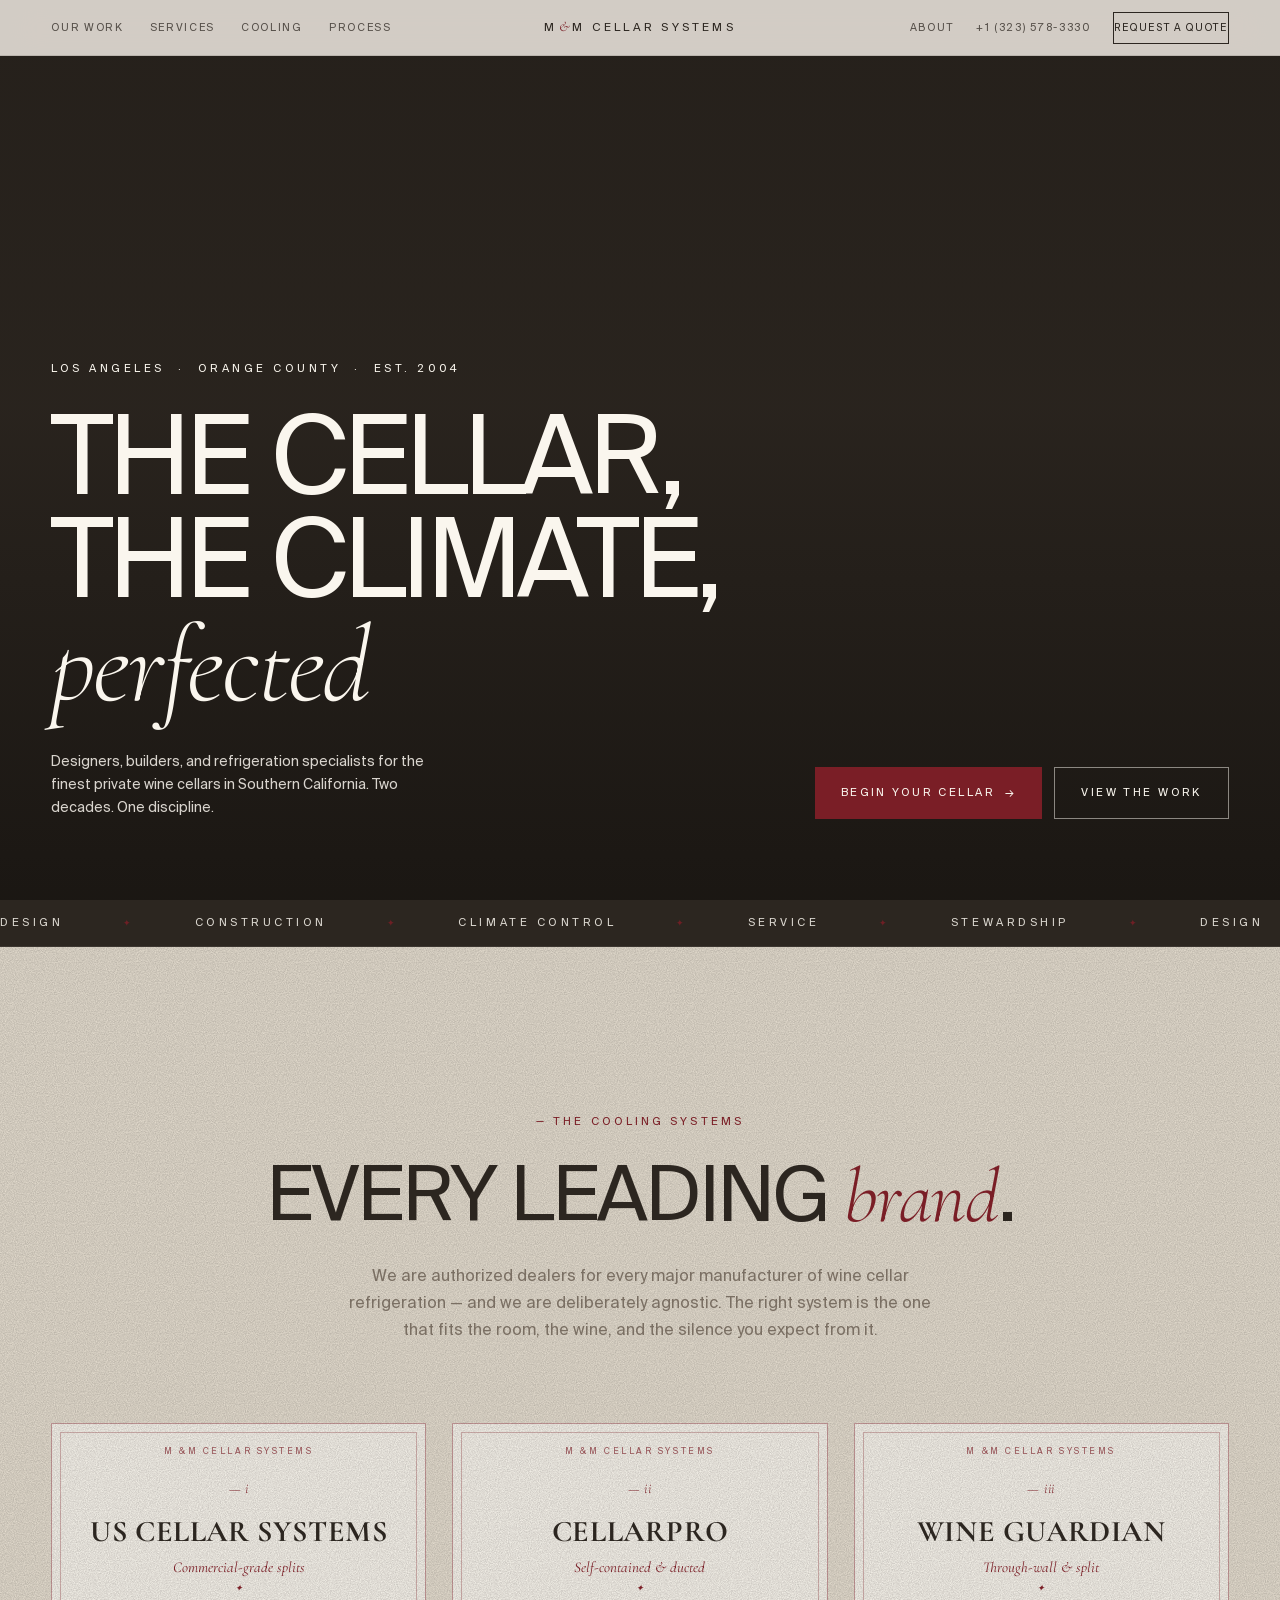
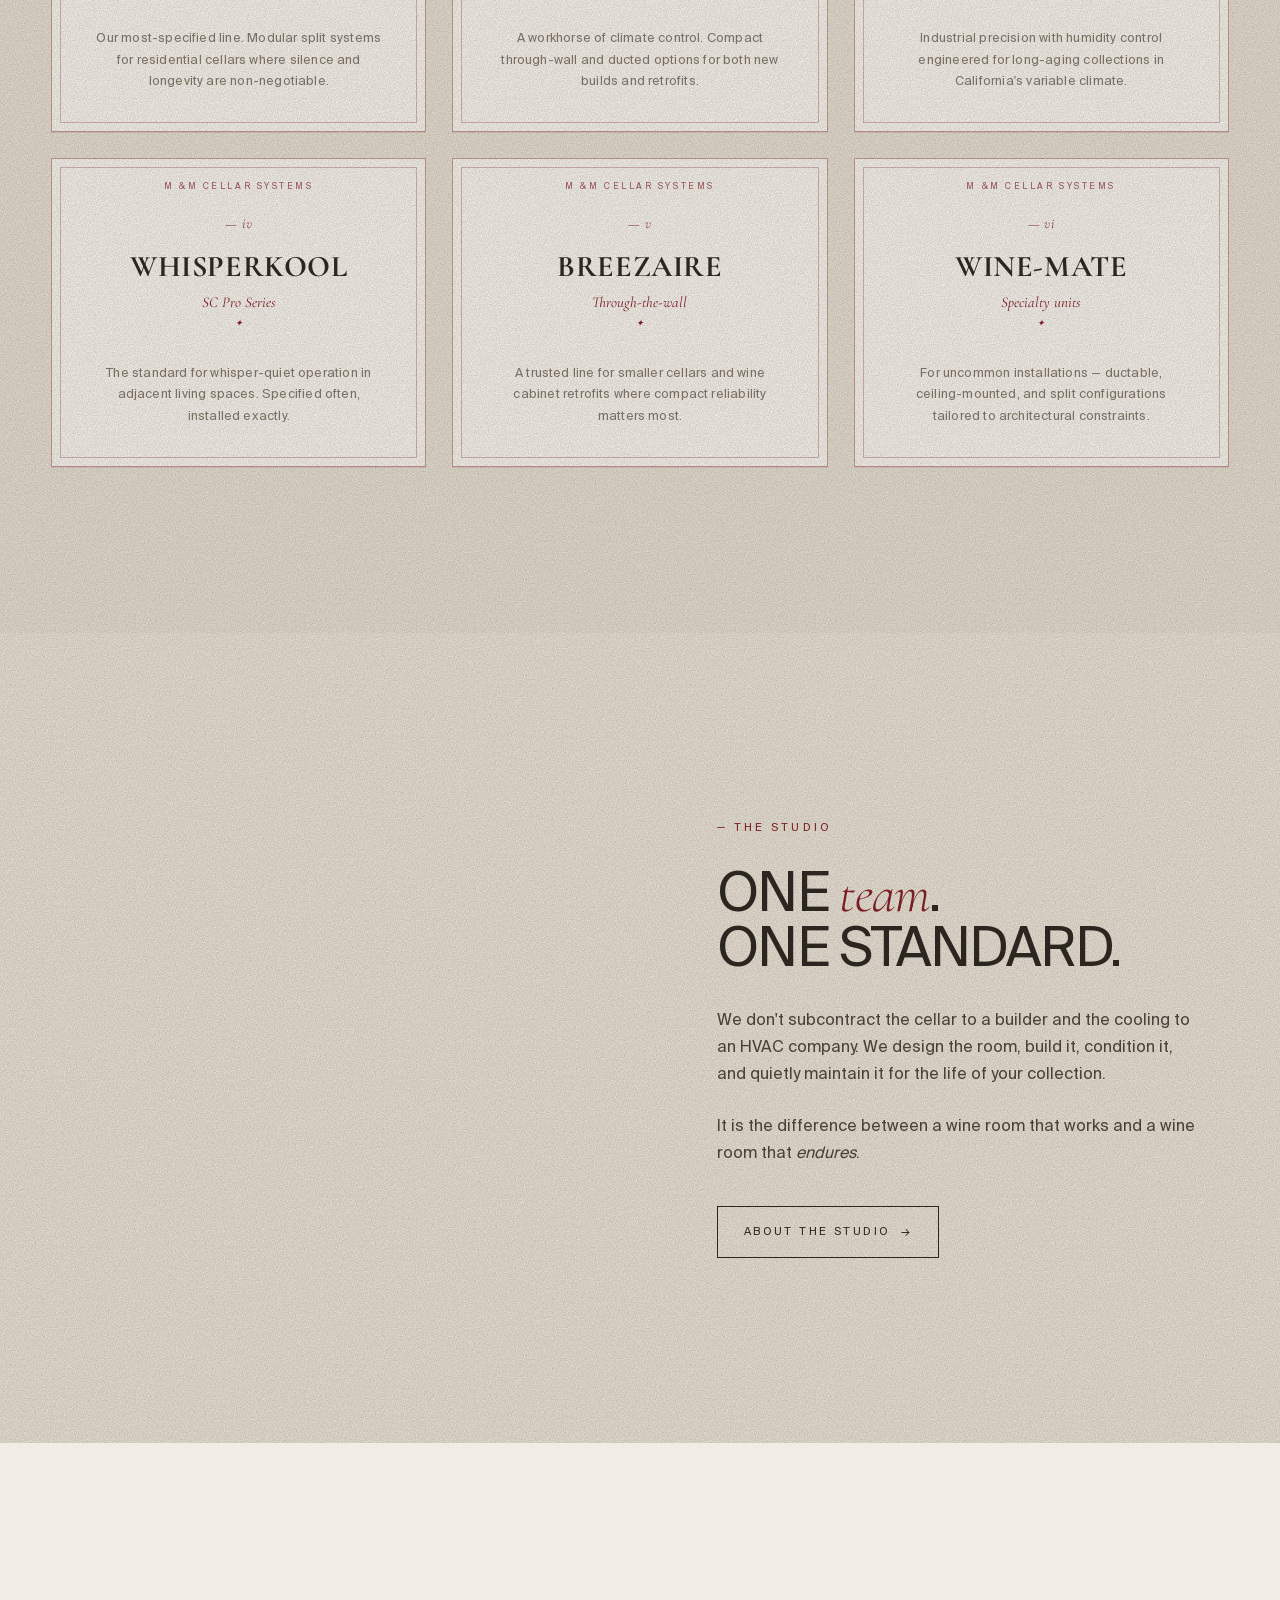
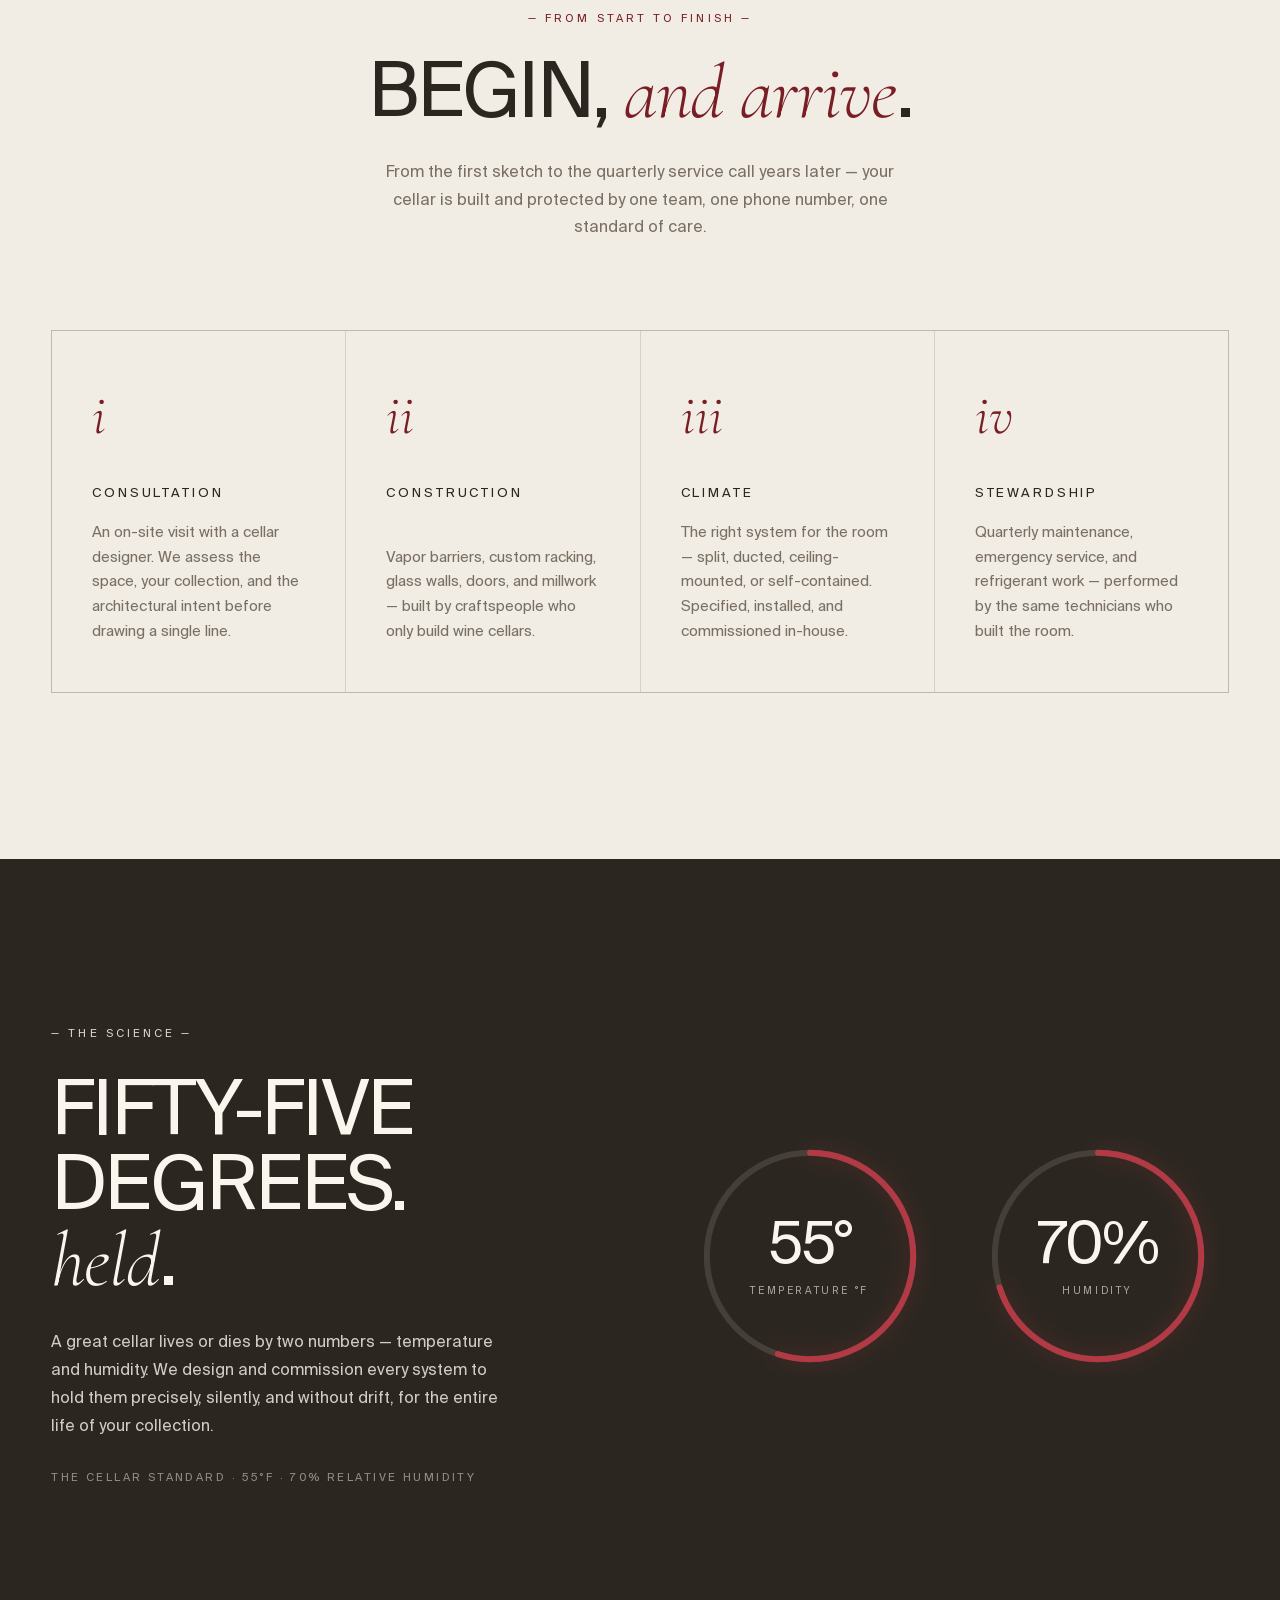
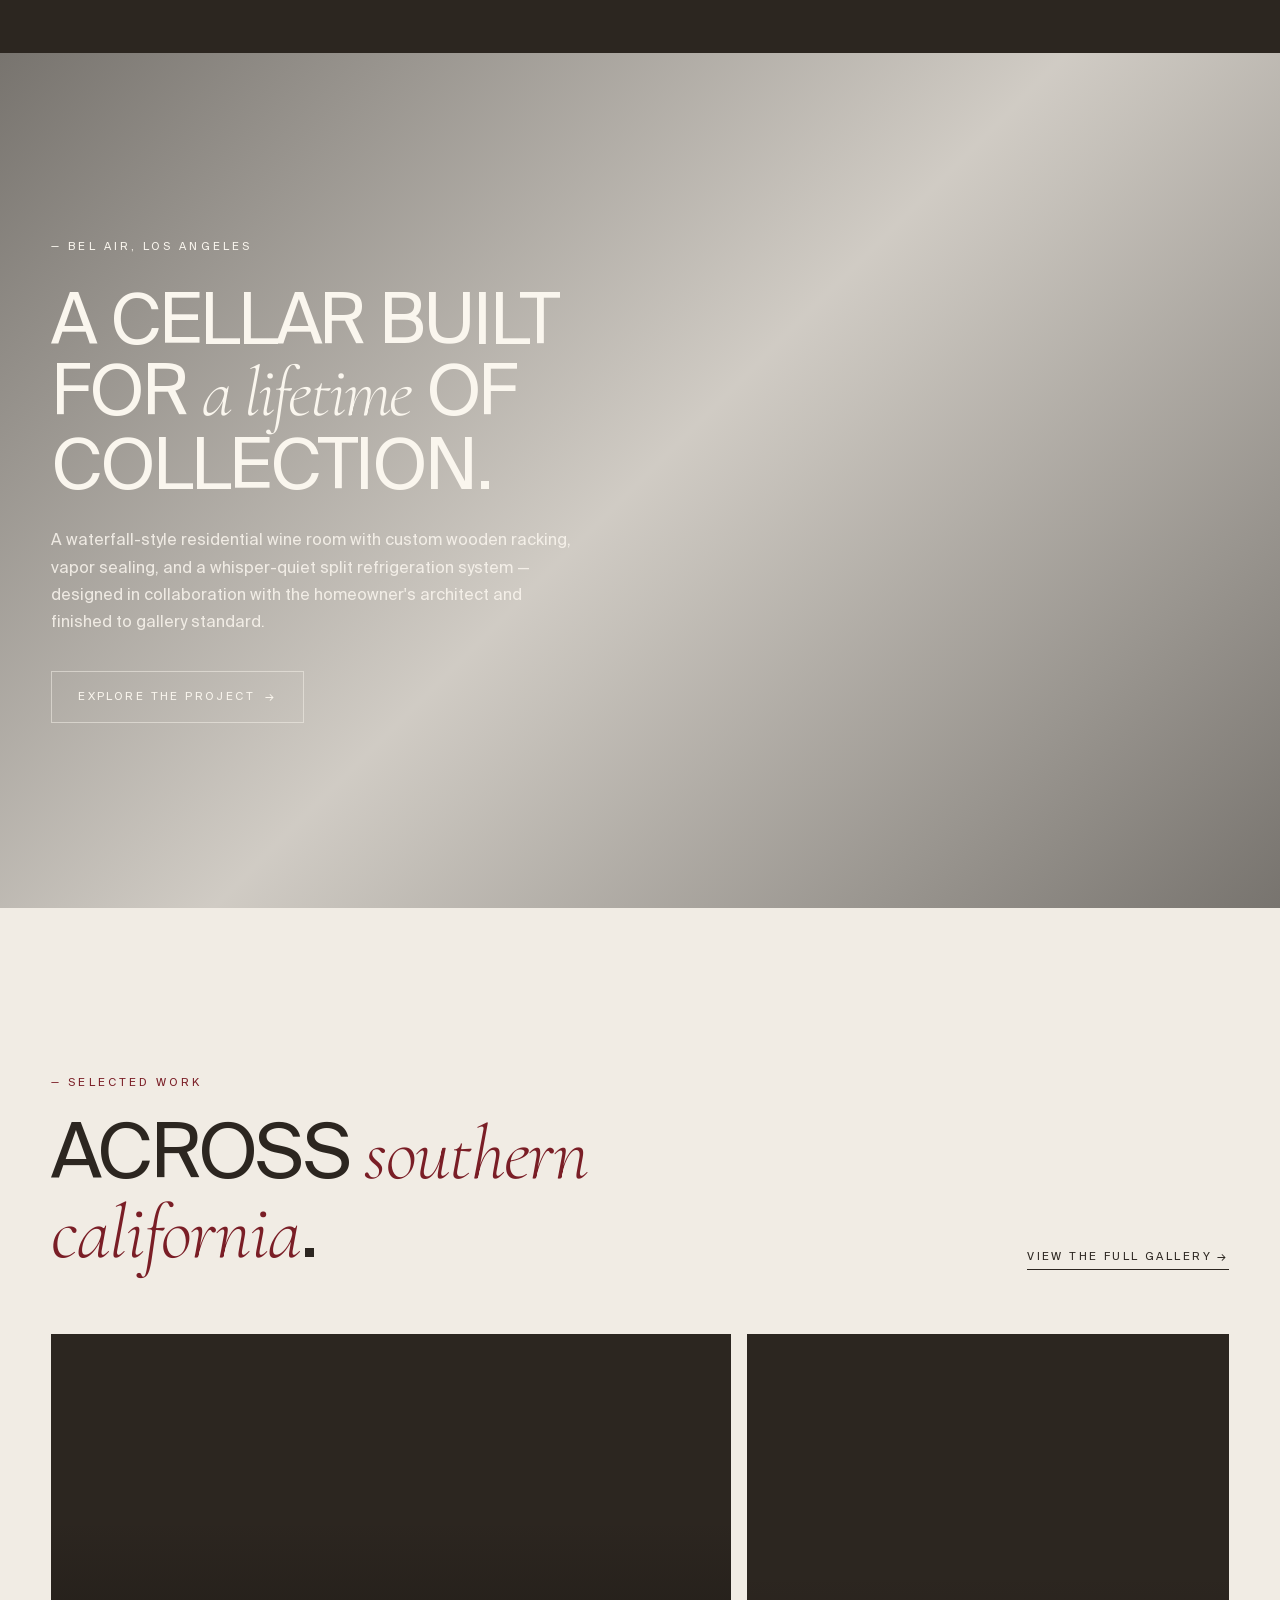
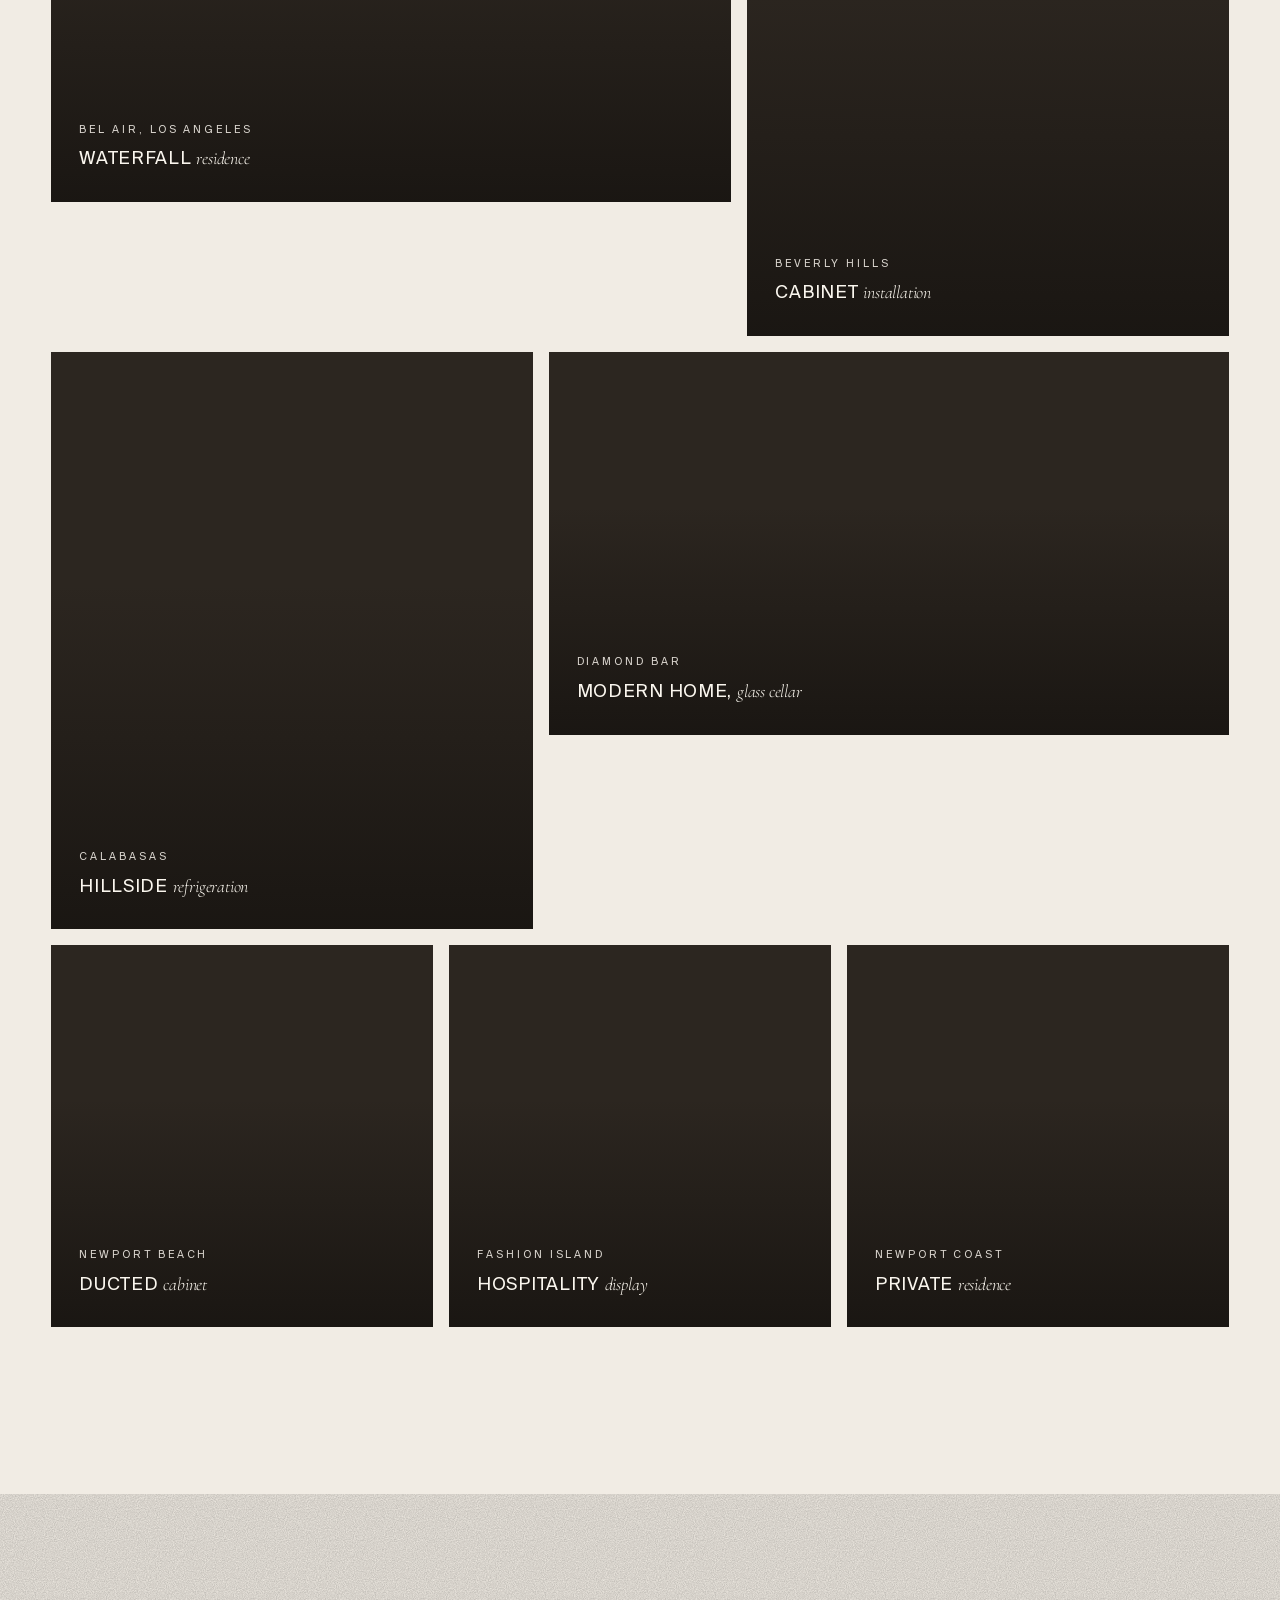
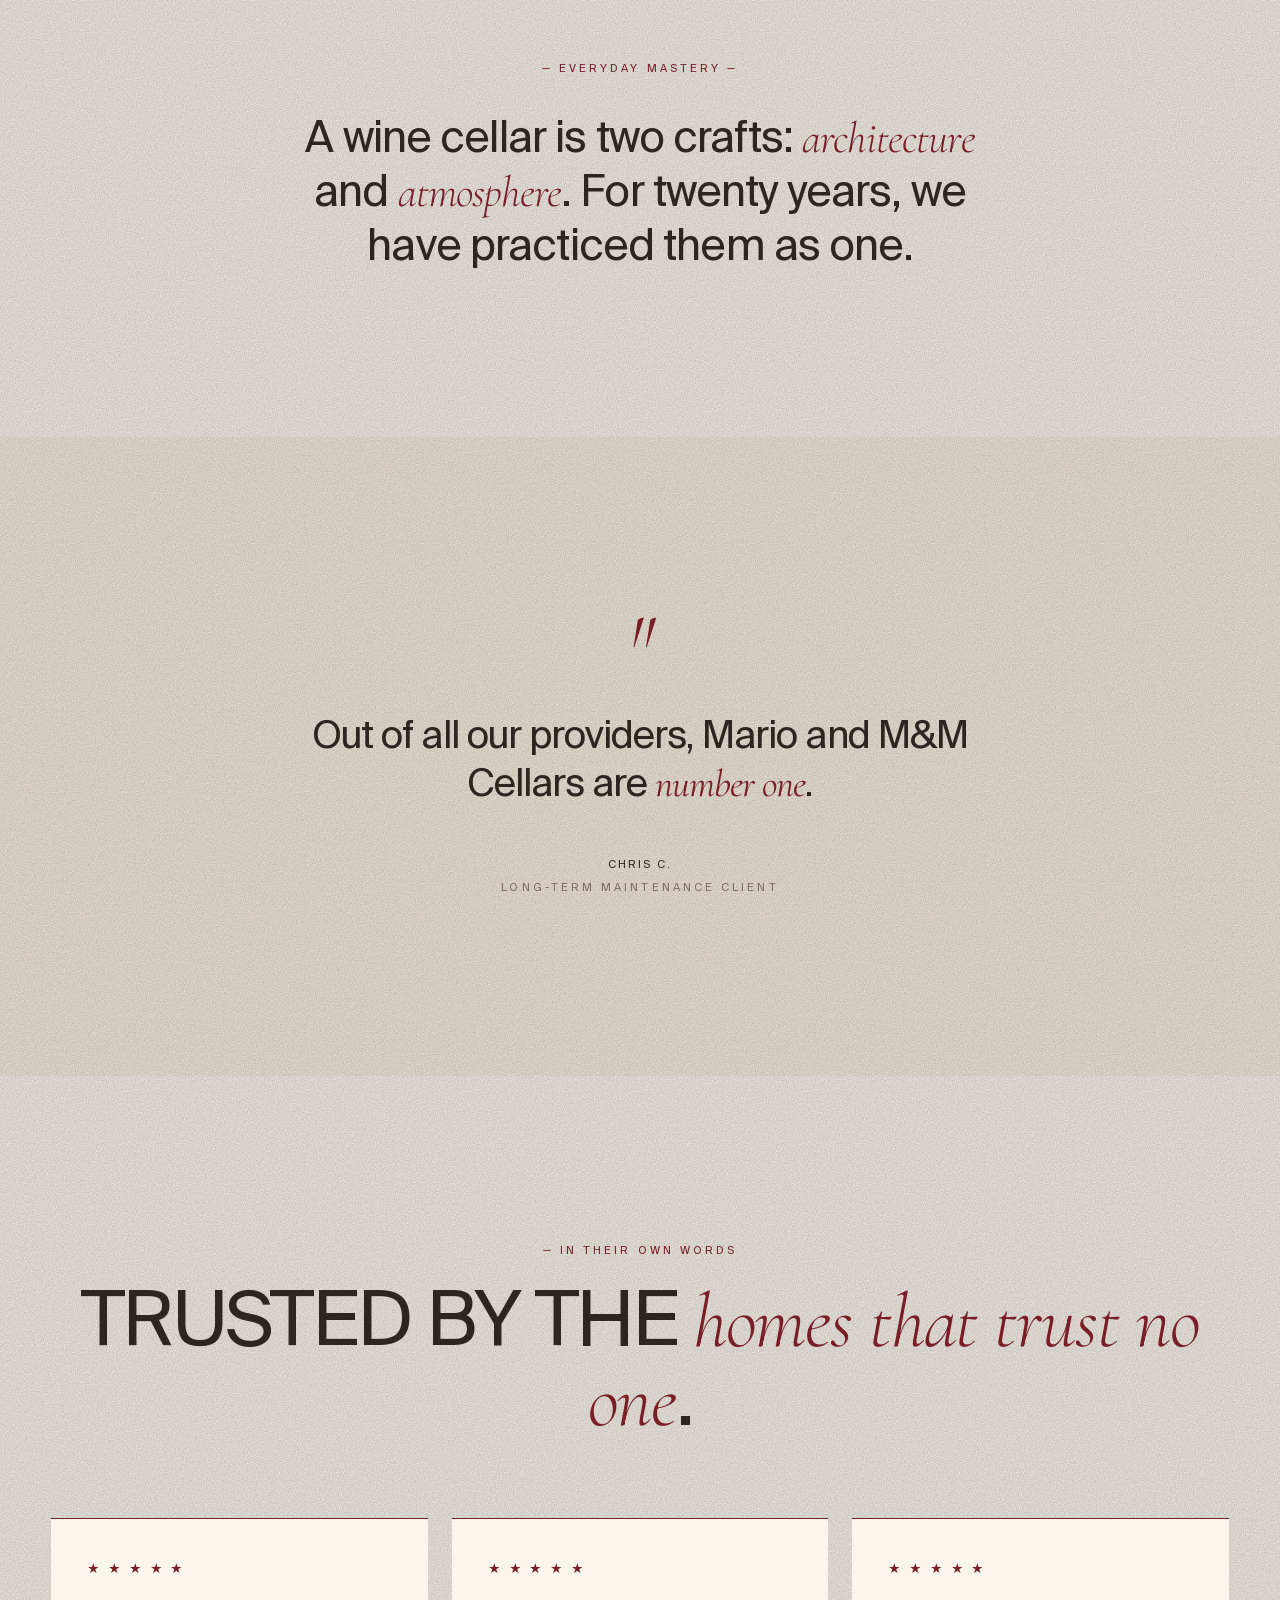
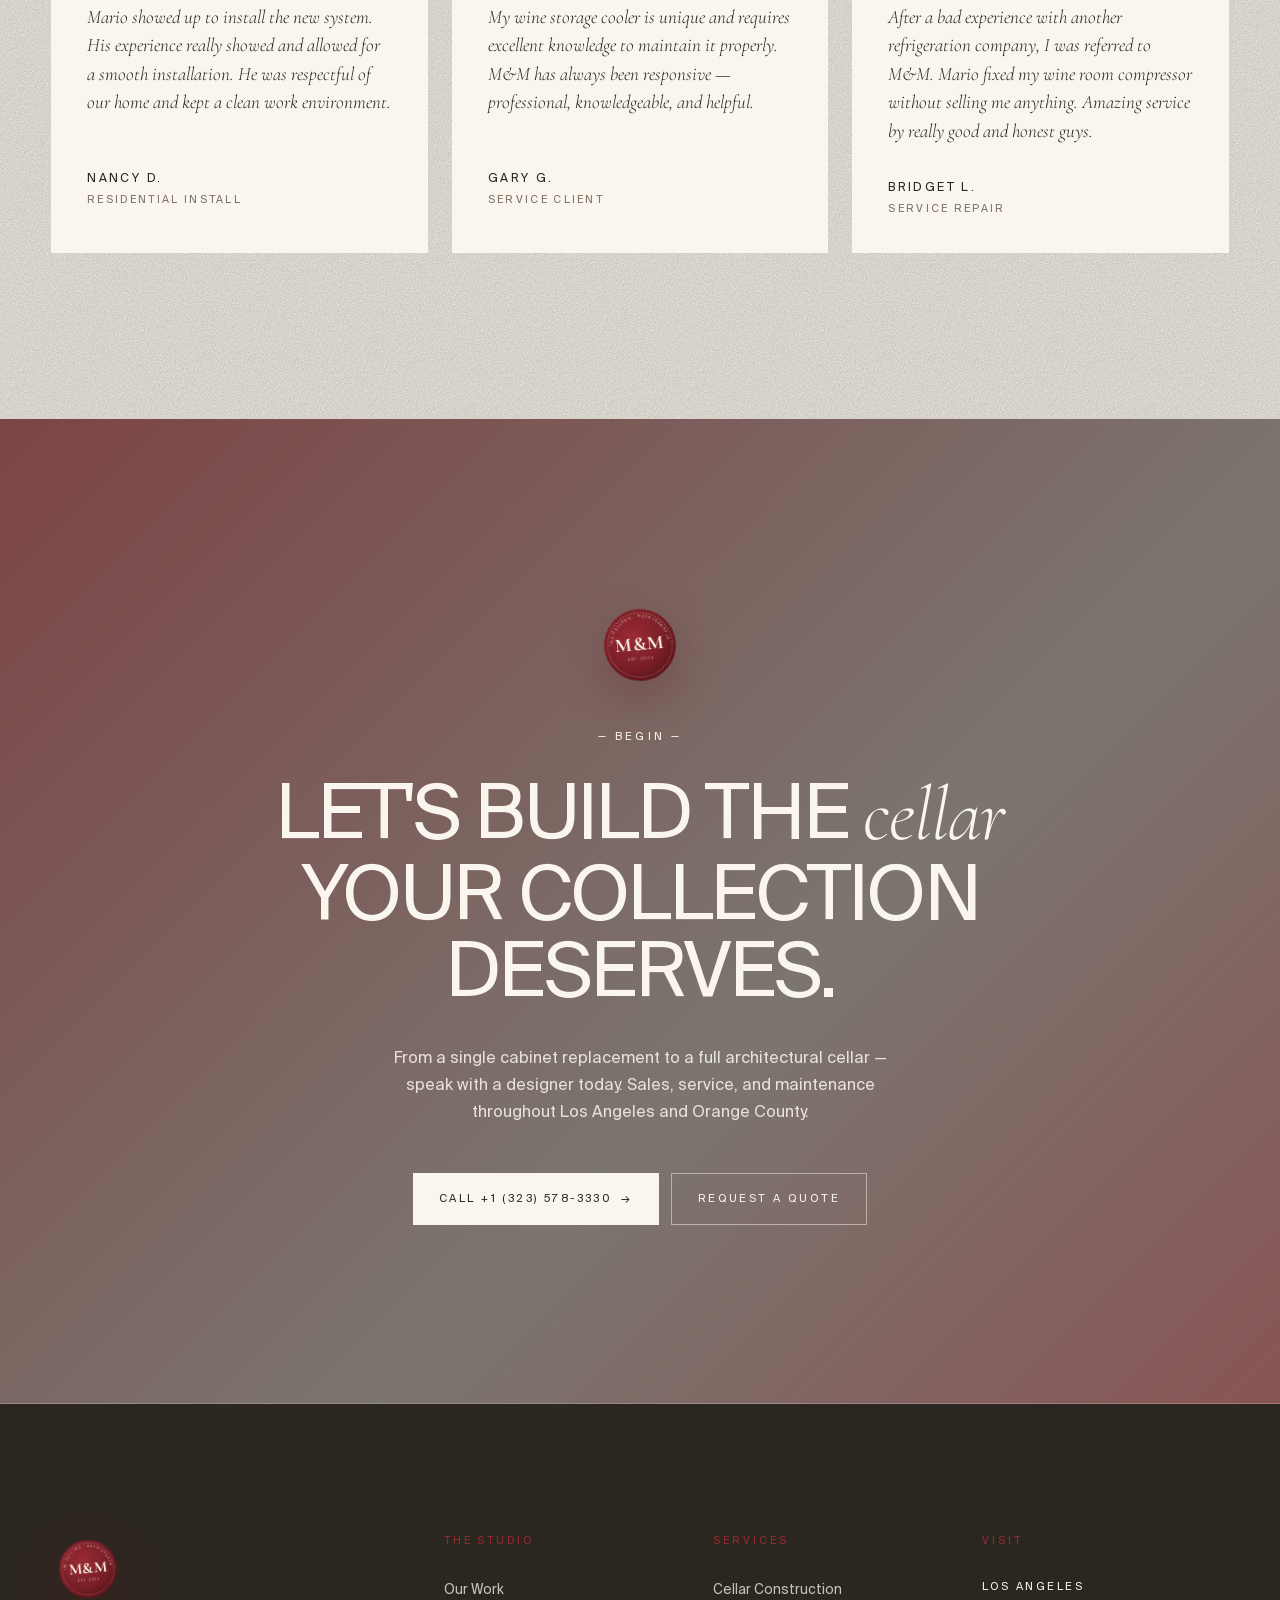
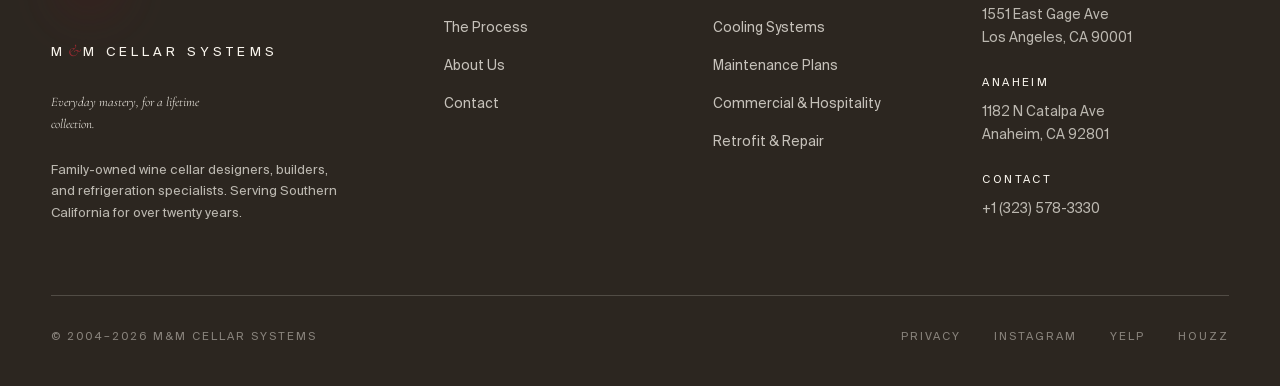
==== index.html @ 90d39ed7 "initial" ====
<!DOCTYPE html>
<html lang="en">

<head>
  <meta charset="UTF-8" />
  <meta name="viewport" content="width=device-width, initial-scale=1.0" />
  <title>M&amp;M Cellar Systems — Wine Cellars & Cooling | Los Angeles</title>
  <meta name="description"
    content="Designed, built, and climate-controlled by a single specialist team. The finest private wine cellars in Southern California." />

  <link rel="preconnect" href="https://fonts.googleapis.com">
  <link rel="preconnect" href="https://fonts.gstatic.com" crossorigin>
  <link
    href="https://fonts.googleapis.com/css2?family=Cormorant+Garamond:ital,wght@0,300;0,400;0,600;0,700;1,300;1,400&family=Inter:wght@300;400;500;600&display=swap"
    rel="stylesheet">

  <link rel="stylesheet" href="assets/site.css">
</head>

<body>

  <nav class="nav">
    <div class="nav__links">
      <a href="work.html">Our Work</a>
      <a href="services.html">Services</a>
      <a href="cooling.html">Cooling</a>
      <a href="process.html">Process</a>
    </div>
    <a href="index.html" class="nav__brand">M<span class="amp">&amp;</span>M Cellar Systems</a>
    <div class="nav__right">
      <a href="about.html">About</a>
      <a href="tel:+13235783330">+1 (323) 578-3330</a>
      <a href="contact.html" class="nav__cta">Request a Quote</a>
      <button class="nav__toggle" aria-label="Menu"><span></span><span></span><span></span></button>
    </div>
  </nav>

  <div class="mobile-menu">
    <a href="work.html">Our Work</a>
    <a href="services.html">Services</a>
    <a href="cooling.html">Cooling</a>
    <a href="process.html">Process</a>
    <a href="about.html">About</a>
    <a href="contact.html"><em>Request a Quote</em></a>
    <div class="mm-foot"><a href="tel:+13235783330">+1 (323) 578-3330</a></div>
  </div>

  <header class="hero">
    <div class="hero__media">
      <video class="hero__video" autoplay muted loop playsinline preload="auto"
        poster="https://images.pexels.com/photos/2664150/pexels-photo-2664150.jpeg?auto=compress&cs=tinysrgb&w=2800">
        <source src="website%20video%20loop.mp4" type="video/mp4">
      </video>
    </div>
    <div class="hero__content">
      <div class="hero__eyebrow">Los Angeles &nbsp;·&nbsp; Orange County &nbsp;·&nbsp; Est. 2004</div>
      <h1 class="hero__title">
        <span class="ln">The cellar,</span>
        <span class="ln">the climate,</span>
        <span class="ln"><em>perfected</em></span>
      </h1>
      <div class="hero__bottom">
        <p class="hero__sub">Designers, builders, and refrigeration specialists for the finest private wine cellars in
          Southern California. Two decades. One discipline.</p>
        <div class="hero__actions">
          <a href="contact.html" class="btn btn--wine">Begin Your Cellar <span class="arrow">→</span></a>
          <a href="work.html" class="btn btn--ghost">View The Work</a>
        </div>
      </div>
    </div>
  </header>

  <div class="ticker">
    <div class="ticker__track">
      <span>Design</span><span>Construction</span><span>Climate
        Control</span><span>Service</span><span>Stewardship</span>
      <span>Design</span><span>Construction</span><span>Climate
        Control</span><span>Service</span><span>Stewardship</span>
      <span>Design</span><span>Construction</span><span>Climate
        Control</span><span>Service</span><span>Stewardship</span>
    </div>
  </div>

  <section class="cooling textured" id="cooling">
    <div class="wrap">
      <div class="cooling__head reveal">
        <span class="label">— The Cooling Systems</span>
        <h2 class="display wipe" style="margin-top:24px;">Every leading <em>brand</em>.</h2>
        <p>We are authorized dealers for every major manufacturer of wine cellar refrigeration — and we are deliberately
          agnostic. The right system is the one that fits the room, the wine, and the silence you expect from it.</p>
      </div>
      <div class="cooling__grid">
        <div class="brand reveal">
          <div class="brand__num">— i</div>
          <h3 class="brand__name">US Cellar Systems</h3>
          <p class="brand__series">Commercial-grade splits</p>
          <p class="brand__desc">Our most-specified line. Modular split systems for residential cellars where silence
            and longevity are non-negotiable.</p>
        </div>
        <div class="brand reveal">
          <div class="brand__num">— ii</div>
          <h3 class="brand__name">CellarPro</h3>
          <p class="brand__series">Self-contained & ducted</p>
          <p class="brand__desc">A workhorse of climate control. Compact through-wall and ducted options for both new
            builds and retrofits.</p>
        </div>
        <div class="brand reveal">
          <div class="brand__num">— iii</div>
          <h3 class="brand__name">Wine Guardian</h3>
          <p class="brand__series">Through-wall & split</p>
          <p class="brand__desc">Industrial precision with humidity control engineered for long-aging collections in
            California's variable climate.</p>
        </div>
        <div class="brand reveal">
          <div class="brand__num">— iv</div>
          <h3 class="brand__name">WhisperKOOL</h3>
          <p class="brand__series">SC Pro Series</p>
          <p class="brand__desc">The standard for whisper-quiet operation in adjacent living spaces. Specified often,
            installed exactly.</p>
        </div>
        <div class="brand reveal">
          <div class="brand__num">— v</div>
          <h3 class="brand__name">Breezaire</h3>
          <p class="brand__series">Through-the-wall</p>
          <p class="brand__desc">A trusted line for smaller cellars and wine cabinet retrofits where compact reliability
            matters most.</p>
        </div>
        <div class="brand reveal">
          <div class="brand__num">— vi</div>
          <h3 class="brand__name">Wine-Mate</h3>
          <p class="brand__series">Specialty units</p>
          <p class="brand__desc">For uncommon installations — ductable, ceiling-mounted, and split configurations
            tailored to architectural constraints.</p>
        </div>
      </div>
    </div>
  </section>

  <section class="editorial textured">
    <div class="editorial__inner">
      <div class="editorial__image reveal" data-parallax
        style="background-image:url('https://images.pexels.com/photos/9397571/pexels-photo-9397571.jpeg?auto=compress&cs=tinysrgb&w=1800')">
      </div>
      <div class="editorial__copy reveal">
        <span class="label">— The Studio</span>
        <h2>One <em>team</em>.<br>One standard.</h2>
        <p>We don't subcontract the cellar to a builder and the cooling to an HVAC company. We design the room, build
          it, condition it, and quietly maintain it for the life of your collection.</p>
        <p>It is the difference between a wine room that works and a wine room that <em>endures</em>.</p>
        <a href="about.html" class="btn btn--outline">About The Studio <span class="arrow">→</span></a>
      </div>
    </div>
  </section>

  <section class="process" id="process">
    <div class="wrap">
      <div class="process__head reveal">
        <span class="label">— From Start to Finish —</span>
        <h2 class="display wipe" style="margin-top:24px;">Begin, <em>and arrive</em>.</h2>
        <p>From the first sketch to the quarterly service call years later — your cellar is built and protected by one
          team, one phone number, one standard of care.</p>
      </div>
      <div class="process__grid">
        <div class="step reveal">
          <div class="step__num">i</div>
          <h3 class="step__title">Consultation</h3>
          <p class="step__desc">An on-site visit with a cellar designer. We assess the space, your collection, and the
            architectural intent before drawing a single line.</p>
        </div>
        <div class="step reveal">
          <div class="step__num">ii</div>
          <h3 class="step__title">Construction</h3>
          <p class="step__desc">Vapor barriers, custom racking, glass walls, doors, and millwork — built by craftspeople
            who only build wine cellars.</p>
        </div>
        <div class="step reveal">
          <div class="step__num">iii</div>
          <h3 class="step__title">Climate</h3>
          <p class="step__desc">The right system for the room — split, ducted, ceiling-mounted, or self-contained.
            Specified, installed, and commissioned in-house.</p>
        </div>
        <div class="step reveal">
          <div class="step__num">iv</div>
          <h3 class="step__title">Stewardship</h3>
          <p class="step__desc">Quarterly maintenance, emergency service, and refrigerant work — performed by the same
            technicians who built the room.</p>
        </div>
      </div>
    </div>
  </section>

  <section class="climate">
    <div class="wrap">
      <div class="climate__inner">
        <div class="climate__copy reveal">
          <span class="label">— The Science —</span>
          <h2 class="display wipe">Fifty-five degrees.<br><em>held</em>.</h2>
          <p>A great cellar lives or dies by two numbers — temperature and humidity. We design and commission every
            system to hold them precisely, silently, and without drift, for the entire life of your collection.</p>
          <div class="climate__note">The cellar standard · 55°F · 70% relative humidity</div>
        </div>
        <div class="climate__gauges">
          <div class="gauge reveal" data-value="55" data-suffix="°" data-arc="0.55">
            <svg viewBox="0 0 200 200" aria-hidden="true">
              <circle class="gauge__track" cx="100" cy="100" r="86"></circle>
              <circle class="gauge__arc" cx="100" cy="100" r="86"></circle>
            </svg>
            <div class="gauge__center"><b class="gauge__num">0°</b><span>Temperature °F</span></div>
          </div>
          <div class="gauge reveal" data-value="70" data-suffix="%" data-arc="0.70">
            <svg viewBox="0 0 200 200" aria-hidden="true">
              <circle class="gauge__track" cx="100" cy="100" r="86"></circle>
              <circle class="gauge__arc" cx="100" cy="100" r="86"></circle>
            </svg>
            <div class="gauge__center"><b class="gauge__num">0%</b><span>Humidity</span></div>
          </div>
        </div>
      </div>
    </div>
  </section>

  <section class="feature reveal">
    <div class="feature__media" data-parallax
      style="background-image:url('https://images.pexels.com/photos/5690802/pexels-photo-5690802.jpeg?auto=compress&cs=tinysrgb&w=2400')">
    </div>
    <div class="feature__shade"></div>
    <div class="feature__content">
      <div class="feature__box">
        <span class="label">— Bel Air, Los Angeles</span>
        <h2>A cellar built for <em>a lifetime</em> of collection.</h2>
        <p>A waterfall-style residential wine room with custom wooden racking, vapor sealing, and a whisper-quiet split
          refrigeration system — designed in collaboration with the homeowner's architect and finished to gallery
          standard.</p>
        <a href="work.html" class="btn btn--ghost">Explore The Project <span class="arrow">→</span></a>
      </div>
    </div>
  </section>

  <section class="wrap" id="work">
    <div class="work__head reveal">
      <div>
        <span class="label">— Selected Work</span>
        <h2 class="display wipe" style="margin-top:20px;">Across <em>southern california</em>.</h2>
      </div>
      <a href="work.html">View The Full Gallery →</a>
    </div>
    <div class="work__grid">
      <article class="proj p1 reveal">
        <div class="proj__img"
          style="background-image:url('https://images.pexels.com/photos/9397571/pexels-photo-9397571.jpeg?auto=compress&cs=tinysrgb&w=2000')">
        </div>
        <div class="proj__shade"></div>
        <div class="proj__body">
          <div class="proj__loc">Bel Air, Los Angeles</div>
          <h3 class="proj__title">Waterfall <em>residence</em></h3>
        </div>
      </article>
      <article class="proj p2 reveal">
        <div class="proj__img"
          style="background-image:url('https://images.pexels.com/photos/2664150/pexels-photo-2664150.jpeg?auto=compress&cs=tinysrgb&w=1200')">
        </div>
        <div class="proj__shade"></div>
        <div class="proj__body">
          <div class="proj__loc">Beverly Hills</div>
          <h3 class="proj__title">Cabinet <em>installation</em></h3>
        </div>
      </article>
      <article class="proj p3 reveal">
        <div class="proj__img"
          style="background-image:url('https://images.pexels.com/photos/5690802/pexels-photo-5690802.jpeg?auto=compress&cs=tinysrgb&w=1200')">
        </div>
        <div class="proj__shade"></div>
        <div class="proj__body">
          <div class="proj__loc">Calabasas</div>
          <h3 class="proj__title">Hillside <em>refrigeration</em></h3>
        </div>
      </article>
      <article class="proj p4 reveal">
        <div class="proj__img"
          style="background-image:url('https://images.pexels.com/photos/774455/pexels-photo-774455.jpeg?auto=compress&cs=tinysrgb&w=2000')">
        </div>
        <div class="proj__shade"></div>
        <div class="proj__body">
          <div class="proj__loc">Diamond Bar</div>
          <h3 class="proj__title">Modern home, <em>glass cellar</em></h3>
        </div>
      </article>
      <article class="proj p5 reveal">
        <div class="proj__img"
          style="background-image:url('https://images.pexels.com/photos/15273128/pexels-photo-15273128.jpeg?auto=compress&cs=tinysrgb&w=1000')">
        </div>
        <div class="proj__shade"></div>
        <div class="proj__body">
          <div class="proj__loc">Newport Beach</div>
          <h3 class="proj__title">Ducted <em>cabinet</em></h3>
        </div>
      </article>
      <article class="proj p6 reveal">
        <div class="proj__img"
          style="background-image:url('https://images.pexels.com/photos/17765439/pexels-photo-17765439.jpeg?auto=compress&cs=tinysrgb&w=1000')">
        </div>
        <div class="proj__shade"></div>
        <div class="proj__body">
          <div class="proj__loc">Fashion Island</div>
          <h3 class="proj__title">Hospitality <em>display</em></h3>
        </div>
      </article>
      <article class="proj p7 reveal">
        <div class="proj__img"
          style="background-image:url('https://images.pexels.com/photos/1283219/pexels-photo-1283219.jpeg?auto=compress&cs=tinysrgb&w=1000')">
        </div>
        <div class="proj__shade"></div>
        <div class="proj__body">
          <div class="proj__loc">Newport Coast</div>
          <h3 class="proj__title">Private <em>residence</em></h3>
        </div>
      </article>
    </div>
  </section>

  <section class="intro textured">
    <div class="wrap reveal">
      <span class="label">— Everyday Mastery —</span>
      <h2 class="intro__title">A wine cellar is two crafts: <em>architecture</em> and <em>atmosphere</em>. For twenty
        years, we have practiced them as one.</h2>
    </div>
  </section>

  <section class="quote-feature textured">
    <div class="quote-feature__inner reveal">
      <div class="quote-feature__mark">"</div>
      <p class="quote-feature__body">Out of all our providers, Mario and M&amp;M Cellars are <em>number one</em>.</p>
      <div class="quote-feature__attribution">
        <b>Chris C.</b>
        Long-Term Maintenance Client
      </div>
    </div>
  </section>

  <section class="reviews textured">
    <div class="wrap">
      <div class="reviews__head reveal">
        <span class="label">— In Their Own Words</span>
        <h2 class="display wipe" style="margin-top:20px;">Trusted by the <em>homes that trust no one</em>.</h2>
      </div>
      <div class="reviews__grid">
        <article class="review reveal">
          <div class="review__stars">★ ★ ★ ★ ★</div>
          <p class="review__body">Mario showed up to install the new system. His experience really showed and allowed
            for a smooth installation. He was respectful of our home and kept a clean work environment.</p>
          <div class="review__name">Nancy D.</div>
          <div class="review__meta">Residential Install</div>
        </article>
        <article class="review reveal">
          <div class="review__stars">★ ★ ★ ★ ★</div>
          <p class="review__body">My wine storage cooler is unique and requires excellent knowledge to maintain it
            properly. M&amp;M has always been responsive — professional, knowledgeable, and helpful.</p>
          <div class="review__name">Gary G.</div>
          <div class="review__meta">Service Client</div>
        </article>
        <article class="review reveal">
          <div class="review__stars">★ ★ ★ ★ ★</div>
          <p class="review__body">After a bad experience with another refrigeration company, I was referred to M&amp;M.
            Mario fixed my wine room compressor without selling me anything. Amazing service by really good and honest
            guys.</p>
          <div class="review__name">Bridget L.</div>
          <div class="review__meta">Service Repair</div>
        </article>
      </div>
    </div>
  </section>

  <section class="cta" id="contact">
    <div class="cta__media"></div>
    <div class="cta__inner reveal">
      <span class="seal-slot cta-seal" data-seal></span>
      <span class="label">— Begin —</span>
      <h2 class="cta__title">Let's build the <em>cellar</em> your collection deserves.</h2>
      <p class="cta__sub">From a single cabinet replacement to a full architectural cellar — speak with a designer
        today. Sales, service, and maintenance throughout Los Angeles and Orange County.</p>
      <div class="cta__actions">
        <a href="tel:+13235783330" class="btn btn--primary">Call +1 (323) 578-3330 <span class="arrow">→</span></a>
        <a href="contact.html" class="btn btn--ghost">Request a Quote</a>
      </div>
    </div>
  </section>

  <footer>
    <div class="foot__top">
      <div class="foot__brand">
        <span class="seal-slot foot-seal" data-seal></span>
        <h3>M<span class="amp">&amp;</span>M Cellar Systems</h3>
        <p class="foot__tagline">Everyday <em style="font-style:italic;">mastery</em>, for a lifetime collection.</p>
        <p>Family-owned wine cellar designers, builders, and refrigeration specialists. Serving Southern California for
          over twenty years.</p>
      </div>
      <div class="foot__col">
        <h5>The Studio</h5>
        <ul>
          <li><a href="work.html">Our Work</a></li>
          <li><a href="process.html">The Process</a></li>
          <li><a href="about.html">About Us</a></li>
          <li><a href="contact.html">Contact</a></li>
        </ul>
      </div>
      <div class="foot__col">
        <h5>Services</h5>
        <ul>
          <li><a href="services.html#construction">Cellar Construction</a></li>
          <li><a href="cooling.html">Cooling Systems</a></li>
          <li><a href="services.html#maintenance">Maintenance Plans</a></li>
          <li><a href="services.html#commercial">Commercial &amp; Hospitality</a></li>
          <li><a href="services.html#retrofit">Retrofit &amp; Repair</a></li>
        </ul>
      </div>
      <div class="foot__col">
        <h5>Visit</h5>
        <address>
          <b>Los Angeles</b>
          1551 East Gage Ave<br>
          Los Angeles, CA 90001
        </address>
        <address style="margin-top:24px;">
          <b>Anaheim</b>
          1182 N Catalpa Ave<br>
          Anaheim, CA 92801
        </address>
        <address style="margin-top:24px;">
          <b>Contact</b>
          +1 (323) 578-3330
        </address>
      </div>
    </div>
    <div class="foot__bottom">
      <div>© 2004–2026 M&amp;M Cellar Systems</div>
      <div>
        <a href="#">Privacy</a>
        <a href="#">Instagram</a>
        <a href="#">Yelp</a>
        <a href="#">Houzz</a>
      </div>
    </div>
  </footer>

  <script src="assets/site.js"></script>

</body>

</html>
---- assets/site.css ----
@font-face { font-family: 'Suisse Intl'; src: url('fonts/SuisseIntl-Light.ttf') format('truetype'); font-weight: 300; font-style: normal; font-display: swap; }
    @font-face { font-family: 'Suisse Intl'; src: url('fonts/SuisseIntl-Regular.ttf') format('truetype'); font-weight: 400; font-style: normal; font-display: swap; }
    @font-face { font-family: 'Suisse Intl'; src: url('fonts/SuisseIntl-Bold.ttf') format('truetype'); font-weight: 700; font-style: normal; font-display: swap; }

    :root {
      --ink: #2c2620;
      --ink-soft: #4a4239;
      --paper: #f1ece4;
      --paper-warm: #ede5d7;
      --cream: #faf6ee;
      --bone: #e8e0d2;
      --accent: #7a1e26;
      /* M&M wine red — deep, saturated burgundy */
      --accent-soft: #9a2a32;
      /* slightly lifted for dark backgrounds */
      --accent-deep: #5c1419;
      /* deepest, for hovers/shadows */
      --rule: rgba(44, 38, 32, 0.14);
      --rule-light: rgba(250, 246, 238, 0.18);
      --muted: #7a6f63;
      --display: "Suisse Intl", "Inter", -apple-system, BlinkMacSystemFont, sans-serif;
      --serif: "Cormorant Garamond", "Times New Roman", serif;
      --max: 1440px;
      --gutter: clamp(24px, 4vw, 64px);
      --ease: cubic-bezier(.2, .7, .2, 1);
    }

    *,
    *::before,
    *::after {
      box-sizing: border-box;
      margin: 0;
      padding: 0;
    }

    html {
      scroll-behavior: smooth;
      -webkit-font-smoothing: antialiased;
    }

    body {
      font-family: var(--display);
      background: var(--paper);
      color: var(--ink);
      font-size: 15px;
      line-height: 1.6;
      font-weight: 400;
      overflow-x: hidden;
    }

    img {
      display: block;
      max-width: 100%;
      height: auto;
    }

    a {
      color: inherit;
      text-decoration: none;
    }

    button {
      font-family: inherit;
      cursor: pointer;
      border: none;
      background: none;
    }

    /* NAV */
    .nav {
      position: fixed;
      top: 0;
      left: 0;
      right: 0;
      z-index: 100;
      height: 56px;
      padding: 0 var(--gutter);
      display: grid;
      grid-template-columns: 1fr auto 1fr;
      align-items: center;
      background: rgba(241, 236, 228, 0.85);
      backdrop-filter: saturate(180%) blur(20px);
      -webkit-backdrop-filter: saturate(180%) blur(20px);
      border-bottom: 1px solid var(--rule);
      transition: background .3s var(--ease);
    }

    .nav__links {
      display: flex;
      align-items: center;
      gap: 26px;
      font-size: 10.5px;
      font-weight: 500;
      letter-spacing: 0.16em;
      text-transform: uppercase;
    }

    .nav__links a {
      opacity: .75;
      transition: opacity .25s var(--ease);
      padding: 6px 0;
    }

    .nav__links a:hover {
      opacity: 1;
    }

    .nav__brand {
      font-family: var(--display);
      font-weight: 500;
      font-size: 11.5px;
      letter-spacing: 0.28em;
      text-transform: uppercase;
      text-align: center;
      white-space: nowrap;
      display: inline-flex;
      align-items: center;
      justify-content: center;
    }

    .nav__brand .amp {
      font-family: var(--serif);
      font-style: italic;
      font-weight: 400;
      letter-spacing: 0;
      text-transform: none;
      font-size: 14px;
      margin: 0 2px;
      color: var(--accent);
    }

    .nav__right {
      display: flex;
      align-items: center;
      justify-content: flex-end;
      gap: 22px;
      font-size: 10.5px;
      font-weight: 500;
      letter-spacing: 0.16em;
      text-transform: uppercase;
    }

    .nav__right>a {
      opacity: .75;
      transition: opacity .25s var(--ease);
      padding: 6px 0;
      line-height: 1;
    }

    .nav__right>a:hover {
      opacity: 1;
    }

    .nav__cta {
      display: inline-flex;
      align-items: center;
      height: 32px;
      padding: 0 14px;
      border: 1px solid var(--ink);
      transition: all .25s var(--ease);
      opacity: 1 !important;
      font-size: 10px;
      line-height: 1;
      color: var(--ink);
    }

    .nav__cta:hover {
      background: var(--accent);
      color: var(--cream);
      border-color: var(--accent);
    }

    @media (max-width: 900px) {
      .nav__links {
        display: none;
      }

      .nav__right>a:not(.nav__cta) {
        display: none;
      }
    }

    /* HERO */
    .hero {
      position: relative;
      height: 100vh;
      min-height: 720px;
      overflow: hidden;
      background: var(--ink);
    }

    .hero__media {
      position: absolute;
      inset: 0;
      overflow: hidden;
      background: var(--ink);
    }

    .hero__video {
      position: absolute;
      inset: 0;
      width: 100%;
      height: 100%;
      object-fit: cover;
      filter: saturate(0.92) contrast(1.02);
    }

    .hero__media::after {
      content: "";
      position: absolute;
      inset: 0;
      background: linear-gradient(180deg, rgba(20, 17, 14, .28) 0%, rgba(20, 17, 14, .12) 45%, rgba(20, 17, 14, .72) 100%);
    }

    @keyframes heroFloat {
      from {
        transform: scale(1.04);
      }

      to {
        transform: scale(1.09);
      }
    }

    .hero__content {
      position: absolute;
      inset: 0;
      display: flex;
      flex-direction: column;
      justify-content: flex-end;
      padding: 0 var(--gutter) clamp(60px, 9vh, 110px);
      color: var(--cream);
      z-index: 2;
    }

    .hero__eyebrow {
      font-size: 11px;
      letter-spacing: 0.32em;
      text-transform: uppercase;
      font-weight: 500;
      color: var(--cream);
      margin-bottom: 24px;
      opacity: 0;
      animation: rise .9s var(--ease) .15s forwards;
    }

    .hero__title {
      font-family: var(--display);
      font-weight: 400;
      font-size: clamp(48px, 8.5vw, 132px);
      line-height: 0.95;
      letter-spacing: -0.04em;
      text-transform: uppercase;
      max-width: 13ch;
      margin-bottom: 32px;
    }

    .hero__title .ln {
      display: block;
      opacity: 0;
      transform: translateY(40px);
      animation: rise 1.2s var(--ease) forwards;
    }

    .hero__title .ln:nth-child(1) {
      animation-delay: .3s;
    }

    .hero__title .ln:nth-child(2) {
      animation-delay: .45s;
    }

    .hero__title .ln:nth-child(3) {
      animation-delay: .6s;
    }

    .hero__title em {
      font-family: var(--serif);
      font-style: italic;
      font-weight: 300;
      text-transform: lowercase;
      letter-spacing: -0.02em;
      color: var(--cream);
    }

    .hero__bottom {
      display: flex;
      justify-content: space-between;
      align-items: flex-end;
      gap: 40px;
      flex-wrap: wrap;
      opacity: 0;
      animation: rise 1s var(--ease) .85s forwards;
    }

    .hero__sub {
      max-width: 38ch;
      font-size: 14px;
      line-height: 1.65;
      color: rgba(250, 246, 238, .85);
    }

    .hero__actions {
      display: flex;
      gap: 12px;
      flex-wrap: wrap;
    }

    .btn {
      display: inline-flex;
      align-items: center;
      gap: 10px;
      padding: 16px 26px;
      font-size: 11px;
      letter-spacing: 0.22em;
      text-transform: uppercase;
      font-weight: 500;
      border-radius: 0;
      transition: all .3s var(--ease);
    }

    .btn--primary {
      background: var(--cream);
      color: var(--ink);
    }

    .btn--primary:hover {
      background: var(--accent);
      color: var(--cream);
    }

    .btn--wine {
      background: var(--accent);
      color: var(--cream);
    }

    .btn--wine:hover {
      background: var(--accent-deep);
      color: var(--cream);
    }

    .btn--ghost {
      border: 1px solid rgba(250, 246, 238, .5);
      color: var(--cream);
    }

    .btn--ghost:hover {
      background: var(--cream);
      color: var(--ink);
      border-color: var(--cream);
    }

    .btn--outline {
      border: 1px solid var(--ink);
      color: var(--ink);
    }

    .btn--outline:hover {
      background: var(--accent);
      color: var(--cream);
      border-color: var(--accent);
    }

    .btn .arrow {
      transition: transform .3s var(--ease);
    }

    .btn:hover .arrow {
      transform: translateX(4px);
    }

    @keyframes rise {
      to {
        opacity: 1;
        transform: translateY(0);
      }
    }

    /* TICKER */
    .ticker {
      background: var(--ink);
      color: var(--cream);
      padding: 14px 0;
      overflow: hidden;
      border-bottom: 1px solid rgba(250, 246, 238, .08);
    }

    .ticker__track {
      display: flex;
      gap: 60px;
      white-space: nowrap;
      animation: scroll 40s linear infinite;
      font-size: 11px;
      letter-spacing: 0.32em;
      text-transform: uppercase;
      font-weight: 500;
    }

    .ticker__track span {
      display: flex;
      align-items: center;
      gap: 60px;
      opacity: .85;
    }

    .ticker__track span::after {
      content: "✦";
      color: var(--accent);
      font-size: 9px;
    }

    @keyframes scroll {
      from {
        transform: translateX(0);
      }

      to {
        transform: translateX(-50%);
      }
    }

    /* SECTION SCAFFOLD */
    section {
      position: relative;
    }

    .wrap {
      max-width: var(--max);
      margin: 0 auto;
      padding: clamp(90px, 13vw, 180px) var(--gutter);
    }

    .label {
      font-size: 11px;
      letter-spacing: 0.28em;
      text-transform: uppercase;
      font-weight: 500;
      color: var(--accent);
    }

    .display {
      font-family: var(--display);
      font-weight: 400;
      font-size: clamp(40px, 6vw, 96px);
      line-height: 0.98;
      letter-spacing: -0.035em;
      text-transform: uppercase;
    }

    .display em {
      font-family: var(--serif);
      font-style: italic;
      font-weight: 300;
      text-transform: lowercase;
      letter-spacing: -0.015em;
      color: var(--accent);
    }

    /* INTRO */
    .intro .wrap {
      text-align: center;
      max-width: 1100px;
    }

    .intro .label {
      display: block;
      margin-bottom: 32px;
    }

    .intro__title {
      font-family: var(--display);
      font-weight: 400;
      font-size: clamp(28px, 3.4vw, 52px);
      line-height: 1.2;
      letter-spacing: -0.02em;
      max-width: 26ch;
      margin: 0 auto;
    }

    .intro__title em {
      font-family: var(--serif);
      font-style: italic;
      font-weight: 300;
      color: var(--accent);
    }

    /* EDITORIAL SPLIT */
    .editorial {
      background: var(--paper-warm);
    }

    .editorial__inner {
      max-width: var(--max);
      margin: 0 auto;
      display: grid;
      grid-template-columns: 1fr 1fr;
      min-height: 90vh;
    }

    .editorial__image {
      background-size: cover;
      background-position: center;
      min-height: 600px;
    }

    .editorial__copy {
      padding: clamp(60px, 8vw, 120px) clamp(40px, 6vw, 100px);
      display: flex;
      flex-direction: column;
      justify-content: center;
    }

    .editorial__copy .label {
      margin-bottom: 28px;
    }

    .editorial__copy h2 {
      font-family: var(--display);
      font-weight: 400;
      font-size: clamp(34px, 4.2vw, 64px);
      line-height: 1;
      letter-spacing: -0.03em;
      text-transform: uppercase;
      margin-bottom: 32px;
    }

    .editorial__copy h2 em {
      font-family: var(--serif);
      font-style: italic;
      font-weight: 300;
      text-transform: lowercase;
      letter-spacing: -0.015em;
      color: var(--accent);
    }

    .editorial__copy p {
      font-size: 16px;
      line-height: 1.7;
      color: var(--ink-soft);
      margin-bottom: 24px;
      max-width: 44ch;
    }

    .editorial__copy a {
      align-self: flex-start;
      margin-top: 16px;
    }

    @media (max-width: 900px) {
      .editorial__inner {
        grid-template-columns: 1fr;
      }

      .editorial__image {
        min-height: 460px;
      }
    }

    /* PROCESS */
    .process {
      background: var(--paper);
    }

    .process__head {
      text-align: center;
      max-width: 800px;
      margin: 0 auto 90px;
    }

    .process__head .label {
      display: block;
      margin-bottom: 24px;
    }

    .process__head .display {
      margin-bottom: 28px;
    }

    .process__head p {
      color: var(--muted);
      font-size: 16px;
      line-height: 1.7;
      max-width: 50ch;
      margin: 0 auto;
    }

    .process__grid {
      display: grid;
      grid-template-columns: repeat(4, 1fr);
      gap: 1px;
      background: var(--rule);
      border: 1px solid var(--rule);
    }

    .step {
      background: var(--paper);
      padding: 56px 40px 48px;
      min-height: 340px;
      display: flex;
      flex-direction: column;
      transition: background .4s var(--ease);
    }

    .step:hover {
      background: var(--paper-warm);
    }

    .step__num {
      font-family: var(--serif);
      font-style: italic;
      font-weight: 300;
      font-size: 56px;
      line-height: 1;
      color: var(--accent);
      margin-bottom: 40px;
    }

    .step__title {
      font-family: var(--display);
      font-weight: 400;
      font-size: 13px;
      letter-spacing: 0.22em;
      text-transform: uppercase;
      margin-bottom: 16px;
    }

    .step__desc {
      font-size: 15px;
      line-height: 1.65;
      color: var(--muted);
      margin-top: auto;
    }

    @media (max-width: 900px) {
      .process__grid {
        grid-template-columns: 1fr 1fr;
      }
    }

    @media (max-width: 560px) {
      .process__grid {
        grid-template-columns: 1fr;
      }
    }

    /* FULL-BLEED FEATURE */
    .feature {
      position: relative;
      height: 95vh;
      min-height: 700px;
      overflow: hidden;
      color: var(--cream);
    }

    .feature__media {
      position: absolute;
      inset: 0;
      background-size: cover;
      background-position: center;
      transition: transform 12s var(--ease);
    }

    .feature.in .feature__media {
      transform: scale(1.06);
    }

    .feature__shade {
      position: absolute;
      inset: 0;
      background: linear-gradient(135deg, rgba(20, 17, 14, .55) 0%, rgba(20, 17, 14, .15) 50%, rgba(20, 17, 14, .55) 100%);
    }

    .feature__content {
      position: absolute;
      inset: 0;
      display: flex;
      align-items: center;
      padding: 0 var(--gutter);
      z-index: 2;
    }

    .feature__box {
      max-width: 640px;
    }

    .feature__box .label {
      color: var(--cream);
      margin-bottom: 28px;
      display: block;
    }

    .feature__box h2 {
      font-family: var(--display);
      font-weight: 400;
      font-size: clamp(40px, 5.5vw, 84px);
      line-height: 1;
      letter-spacing: -0.03em;
      text-transform: uppercase;
      margin-bottom: 28px;
    }

    .feature__box h2 em {
      font-family: var(--serif);
      font-style: italic;
      font-weight: 300;
      text-transform: lowercase;
      color: var(--cream);
    }

    .feature__box p {
      font-size: 16px;
      line-height: 1.7;
      color: rgba(250, 246, 238, .85);
      margin-bottom: 36px;
      max-width: 48ch;
    }

    /* WORK GRID */
    .work__head {
      display: flex;
      justify-content: space-between;
      align-items: flex-end;
      gap: 40px;
      flex-wrap: wrap;
      margin-bottom: 64px;
    }

    .work__head .label {
      display: block;
      margin-bottom: 20px;
    }

    .work__head .display {
      max-width: 14ch;
    }

    .work__head a {
      font-size: 11px;
      letter-spacing: 0.22em;
      text-transform: uppercase;
      font-weight: 500;
      border-bottom: 1px solid var(--ink);
      padding-bottom: 4px;
      transition: color .25s var(--ease), border-color .25s var(--ease);
    }

    .work__head a:hover {
      color: var(--accent);
      border-color: var(--accent);
    }

    .work__grid {
      display: grid;
      grid-template-columns: repeat(12, 1fr);
      gap: 16px;
    }

    .proj {
      position: relative;
      overflow: hidden;
      background: var(--ink);
      color: var(--cream);
      cursor: pointer;
    }

    .proj__img {
      position: absolute;
      inset: 0;
      background-size: cover;
      background-position: center;
      transition: transform 1.6s var(--ease);
    }

    .proj:hover .proj__img {
      transform: scale(1.06);
    }

    .proj__shade {
      position: absolute;
      inset: 0;
      background: linear-gradient(180deg, rgba(20, 17, 14, 0) 40%, rgba(20, 17, 14, .75) 100%);
      transition: opacity .4s var(--ease);
    }

    .proj__body {
      position: absolute;
      left: 0;
      right: 0;
      bottom: 0;
      padding: 32px 28px;
      z-index: 2;
    }

    .proj__loc {
      font-size: 10.5px;
      letter-spacing: 0.28em;
      text-transform: uppercase;
      color: rgba(250, 246, 238, .85);
      margin-bottom: 10px;
    }

    .proj__title {
      font-family: var(--display);
      font-weight: 400;
      font-size: clamp(16px, 1.4vw, 22px);
      letter-spacing: 0.04em;
      text-transform: uppercase;
      line-height: 1.2;
    }

    .proj__title em {
      font-family: var(--serif);
      font-style: italic;
      font-weight: 300;
      text-transform: lowercase;
      letter-spacing: -0.01em;
    }

    .p1 {
      grid-column: span 7;
      aspect-ratio: 16/11;
    }

    .p2 {
      grid-column: span 5;
      aspect-ratio: 4/5;
    }

    .p3 {
      grid-column: span 5;
      aspect-ratio: 5/6;
    }

    .p4 {
      grid-column: span 7;
      aspect-ratio: 16/9;
    }

    .p5 {
      grid-column: span 4;
      aspect-ratio: 1/1;
    }

    .p6 {
      grid-column: span 4;
      aspect-ratio: 1/1;
    }

    .p7 {
      grid-column: span 4;
      aspect-ratio: 1/1;
    }

    @media (max-width: 900px) {

      .p1,
      .p2,
      .p3,
      .p4,
      .p5,
      .p6,
      .p7 {
        grid-column: span 12;
        aspect-ratio: 4/3;
      }
    }

    /* COOLING */
    .cooling {
      background: var(--bone);
    }

    .cooling__head {
      text-align: center;
      margin-bottom: 80px;
    }

    .cooling__head .label {
      display: block;
      margin-bottom: 24px;
    }

    .cooling__head .display {
      max-width: 18ch;
      margin: 0 auto 28px;
    }

    .cooling__head p {
      color: var(--muted);
      font-size: 16px;
      line-height: 1.7;
      max-width: 56ch;
      margin: 0 auto;
    }

    .cooling__grid {
      display: grid;
      grid-template-columns: repeat(3, 1fr);
      gap: 24px;
    }

    .brand {
      background: var(--cream);
      padding: 48px 36px 40px;
      text-align: left;
      transition: transform .4s var(--ease), box-shadow .4s var(--ease);
    }

    .brand:hover {
      transform: translateY(-4px);
      box-shadow: 0 30px 60px -40px rgba(44, 38, 32, .25);
    }

    .brand__num {
      font-family: var(--serif);
      font-style: italic;
      font-weight: 300;
      font-size: 14px;
      color: var(--accent);
      margin-bottom: 32px;
      letter-spacing: 0.04em;
    }

    .brand__name {
      font-family: var(--display);
      font-weight: 400;
      font-size: 22px;
      letter-spacing: -0.01em;
      margin-bottom: 8px;
    }

    .brand__series {
      font-family: var(--serif);
      font-style: italic;
      font-size: 15px;
      color: var(--accent);
      margin-bottom: 28px;
    }

    .brand__desc {
      font-size: 14px;
      line-height: 1.65;
      color: var(--muted);
      border-top: 1px solid var(--rule);
      padding-top: 24px;
    }

    @media (max-width: 900px) {
      .cooling__grid {
        grid-template-columns: 1fr 1fr;
      }
    }

    @media (max-width: 600px) {
      .cooling__grid {
        grid-template-columns: 1fr;
      }
    }

    /* QUOTE FEATURE */
    .quote-feature {
      background: var(--paper-warm);
    }

    .quote-feature__inner {
      max-width: 1100px;
      margin: 0 auto;
      padding: clamp(100px, 14vw, 180px) var(--gutter);
      text-align: center;
    }

    .quote-feature__mark {
      font-family: var(--serif);
      font-style: italic;
      font-weight: 300;
      font-size: 88px;
      line-height: 0.7;
      color: var(--accent);
      margin-bottom: 32px;
    }

    .quote-feature__body {
      font-family: var(--display);
      font-weight: 400;
      font-size: clamp(24px, 3vw, 44px);
      line-height: 1.25;
      letter-spacing: -0.025em;
      max-width: 28ch;
      margin: 0 auto 48px;
    }

    .quote-feature__body em {
      font-family: var(--serif);
      font-style: italic;
      color: var(--accent);
    }

    .quote-feature__attribution {
      font-size: 11px;
      letter-spacing: 0.28em;
      text-transform: uppercase;
      font-weight: 500;
      color: var(--muted);
    }

    .quote-feature__attribution b {
      color: var(--ink);
      font-weight: 500;
      display: block;
      margin-bottom: 6px;
      letter-spacing: 0.18em;
    }

    /* REVIEWS */
    .reviews {
      background: var(--paper);
    }

    .reviews__head {
      text-align: center;
      margin-bottom: 80px;
    }

    .reviews__head .label {
      display: block;
      margin-bottom: 20px;
    }

    .reviews__head .display {
      max-width: 22ch;
      margin: 0 auto;
    }

    .reviews__grid {
      display: grid;
      grid-template-columns: repeat(3, 1fr);
      gap: 24px;
    }

    .review {
      background: var(--cream);
      padding: 40px 36px 36px;
      border-top: 1px solid var(--accent);
    }

    .review__stars {
      color: var(--accent);
      font-size: 12px;
      letter-spacing: 0.2em;
      margin-bottom: 24px;
    }

    .review__body {
      font-family: var(--serif);
      font-style: italic;
      font-weight: 300;
      font-size: 19px;
      line-height: 1.5;
      color: var(--ink);
      margin-bottom: 32px;
      min-height: 7em;
    }

    .review__name {
      font-size: 12px;
      font-weight: 500;
      letter-spacing: 0.2em;
      text-transform: uppercase;
      margin-bottom: 4px;
    }

    .review__meta {
      font-size: 10.5px;
      letter-spacing: 0.22em;
      text-transform: uppercase;
      color: var(--muted);
    }

    @media (max-width: 900px) {
      .reviews__grid {
        grid-template-columns: 1fr;
      }
    }

    /* CTA */
    .cta {
      position: relative;
      min-height: 80vh;
      overflow: hidden;
      color: var(--cream);
      display: flex;
      align-items: center;
    }

    .cta__media {
      position: absolute;
      inset: 0;
      background-image:
        linear-gradient(135deg, rgba(92, 20, 25, .78) 0%, rgba(44, 38, 32, .6) 60%, rgba(92, 20, 25, .7) 100%),
        url('https://images.pexels.com/photos/774455/pexels-photo-774455.jpeg?auto=compress&cs=tinysrgb&w=2400');
      background-size: cover;
      background-position: center;
    }

    .cta__inner {
      position: relative;
      z-index: 2;
      max-width: var(--max);
      margin: 0 auto;
      width: 100%;
      padding: clamp(100px, 14vw, 180px) var(--gutter);
      text-align: center;
    }

    .cta .label {
      color: var(--cream);
      display: block;
      margin-bottom: 28px;
    }

    .cta__title {
      font-family: var(--display);
      font-weight: 400;
      font-size: clamp(40px, 6vw, 96px);
      line-height: 1;
      letter-spacing: -0.035em;
      text-transform: uppercase;
      margin-bottom: 36px;
      max-width: 18ch;
      margin-inline: auto;
    }

    .cta__title em {
      font-family: var(--serif);
      font-style: italic;
      font-weight: 300;
      text-transform: lowercase;
      letter-spacing: -0.015em;
      color: var(--cream);
    }

    .cta__sub {
      max-width: 48ch;
      margin: 0 auto 48px;
      color: rgba(250, 246, 238, .85);
      font-size: 16px;
      line-height: 1.7;
    }

    .cta__actions {
      display: inline-flex;
      gap: 12px;
      flex-wrap: wrap;
      justify-content: center;
    }

    /* FOOTER */
    footer {
      background: var(--ink);
      color: rgba(250, 246, 238, .7);
      padding: clamp(80px, 10vw, 130px) var(--gutter) 40px;
    }

    .foot__top {
      max-width: var(--max);
      margin: 0 auto;
      display: grid;
      grid-template-columns: 1.6fr 1fr 1fr 1.2fr;
      gap: clamp(32px, 5vw, 80px);
      padding-bottom: 72px;
      border-bottom: 1px solid var(--rule-light);
    }

    .foot__brand h3 {
      font-family: var(--display);
      font-weight: 500;
      font-size: 13px;
      letter-spacing: 0.32em;
      text-transform: uppercase;
      color: var(--cream);
      margin-bottom: 28px;
    }

    .foot__brand h3 .amp {
      font-family: var(--serif);
      font-style: italic;
      font-weight: 400;
      letter-spacing: 0;
      text-transform: none;
      font-size: 17px;
      margin: 0 2px;
      color: var(--accent-soft);
    }

    .foot__tagline {
      font-family: var(--serif);
      font-style: italic;
      font-weight: 300;
      font-size: 24px;
      line-height: 1.3;
      color: var(--cream);
      margin-bottom: 24px;
      max-width: 18ch;
    }

    .foot__brand p {
      font-size: 13px;
      line-height: 1.65;
      max-width: 32ch;
    }

    .foot__col h5 {
      font-size: 10.5px;
      letter-spacing: 0.28em;
      text-transform: uppercase;
      font-weight: 500;
      color: var(--accent-soft);
      margin-bottom: 28px;
    }

    .foot__col ul {
      list-style: none;
      display: flex;
      flex-direction: column;
      gap: 14px;
    }

    .foot__col a {
      font-size: 13.5px;
      color: rgba(250, 246, 238, .75);
      transition: color .25s var(--ease);
    }

    .foot__col a:hover {
      color: var(--cream);
    }

    .foot__col address {
      font-style: normal;
      font-size: 13.5px;
      line-height: 1.7;
    }

    .foot__col address b {
      display: block;
      color: var(--cream);
      font-weight: 500;
      font-size: 11px;
      letter-spacing: 0.22em;
      text-transform: uppercase;
      margin-bottom: 8px;
    }

    .foot__bottom {
      max-width: var(--max);
      margin: 32px auto 0;
      display: flex;
      justify-content: space-between;
      align-items: center;
      flex-wrap: wrap;
      gap: 16px;
      font-size: 11px;
      letter-spacing: 0.18em;
      text-transform: uppercase;
      color: rgba(250, 246, 238, .45);
    }

    .foot__bottom a {
      margin-left: 28px;
      transition: color .25s var(--ease);
    }

    .foot__bottom a:hover {
      color: var(--cream);
    }

    @media (max-width: 900px) {
      .foot__top {
        grid-template-columns: 1fr 1fr;
      }
    }

    @media (max-width: 560px) {
      .foot__top {
        grid-template-columns: 1fr;
      }
    }

    .reveal {
      opacity: 0;
      transform: translateY(28px);
      transition: opacity 1s var(--ease), transform 1s var(--ease);
    }

    .reveal.in {
      opacity: 1;
      transform: none;
    }

    /* ============================================================
       INTERIOR PAGES — shared components
       ============================================================ */

    /* mobile nav */
    .nav__toggle {
      display: none;
      width: 40px; height: 40px;
      flex-direction: column; align-items: center; justify-content: center; gap: 4px;
      border: 1px solid var(--rule); background: transparent;
    }
    .nav__toggle span { width: 18px; height: 1.5px; background: var(--ink); transition: .3s var(--ease); }
    .nav__toggle.open span:nth-child(1) { transform: translateY(5.5px) rotate(45deg); }
    .nav__toggle.open span:nth-child(2) { opacity: 0; }
    .nav__toggle.open span:nth-child(3) { transform: translateY(-5.5px) rotate(-45deg); }
    .mobile-menu {
      position: fixed; inset: 0; z-index: 99; background: var(--paper);
      transform: translateY(-100%); transition: transform .5s var(--ease), opacity .5s var(--ease);
      opacity: 0; pointer-events: none;
      display: flex; flex-direction: column; padding: 92px var(--gutter) 44px;
    }
    .mobile-menu.open { transform: none; opacity: 1; pointer-events: auto; }
    .mobile-menu a {
      font-family: var(--display); font-weight: 400; font-size: 30px; line-height: 1;
      letter-spacing: -.02em; text-transform: uppercase; padding: 16px 0; border-bottom: 1px solid var(--rule);
    }
    .mobile-menu a em { font-family: var(--serif); font-style: italic; text-transform: lowercase; color: var(--accent); }
    .mobile-menu .mm-foot { margin-top: auto; font-size: 11px; letter-spacing: .2em; text-transform: uppercase; color: var(--muted); }
    .mobile-menu .mm-foot a { font-family: var(--display); font-size: 13px; border: none; padding: 4px 0; letter-spacing: .2em; }
    @media (max-width: 900px) { .nav__toggle { display: inline-flex; } }

    /* subpage hero */
    .subhero {
      position: relative; overflow: hidden; background: var(--ink); color: var(--cream);
      padding: calc(56px + clamp(64px, 12vh, 130px)) var(--gutter) clamp(60px, 9vw, 110px);
    }
    .subhero__media { position: absolute; inset: 0; background-size: cover; background-position: center; opacity: .3; }
    .subhero::after { content: ""; position: absolute; inset: 0; background: linear-gradient(180deg, rgba(20,17,14,.5), rgba(20,17,14,.82)); }
    .subhero__inner { position: relative; z-index: 2; max-width: var(--max); margin: 0 auto; }
    .crumb { font-size: 11px; letter-spacing: .2em; text-transform: uppercase; color: rgba(250,246,238,.6); margin-bottom: 30px; }
    .crumb a { color: rgba(250,246,238,.82); transition: color .25s var(--ease); }
    .crumb a:hover { color: var(--cream); }
    .crumb span { margin: 0 10px; color: var(--accent-soft); }
    .subhero h1 {
      font-family: var(--display); font-weight: 400; font-size: clamp(40px, 6.5vw, 100px);
      line-height: .96; letter-spacing: -.035em; text-transform: uppercase; max-width: 15ch;
    }
    .subhero h1 em { font-family: var(--serif); font-style: italic; text-transform: lowercase; letter-spacing: -.015em; color: var(--cream); }
    .subhero__lede { max-width: 52ch; font-size: 16px; line-height: 1.7; color: rgba(250,246,238,.85); margin-top: 30px; }
    .subhero--paper { background: var(--paper-warm); color: var(--ink); }
    .subhero--paper::after { display: none; }
    .subhero--paper .crumb { color: var(--muted); }
    .subhero--paper .crumb a { color: var(--ink-soft); }
    .subhero--paper h1 em { color: var(--accent); }
    .subhero--paper .subhero__lede { color: var(--ink-soft); }

    /* generic prose + layout */
    .lede { font-family: var(--display); font-weight: 400; font-size: clamp(22px, 2.6vw, 34px); line-height: 1.35; letter-spacing: -.02em; max-width: 26ch; }
    .lede em { font-family: var(--serif); font-style: italic; color: var(--accent); }
    .prose p { font-size: 16px; line-height: 1.8; color: var(--ink-soft); margin-bottom: 24px; max-width: 64ch; }
    .prose p:last-child { margin-bottom: 0; }
    .prose p em { font-family: var(--serif); font-style: italic; color: var(--accent); }
    .two-col { display: grid; grid-template-columns: 1fr 1fr; gap: clamp(40px, 6vw, 100px); align-items: start; }
    @media (max-width: 900px) { .two-col { grid-template-columns: 1fr; gap: 40px; } }

    /* alternating feature rows */
    .frow { display: grid; grid-template-columns: 1fr 1fr; gap: clamp(40px, 6vw, 90px); align-items: center; margin-bottom: clamp(64px, 8vw, 120px); }
    .frow:last-child { margin-bottom: 0; }
    .frow__media { aspect-ratio: 4/3; background-size: cover; background-position: center; background-color: var(--ink); }
    .frow h3 { font-family: var(--display); font-weight: 400; font-size: clamp(28px, 3.4vw, 48px); line-height: 1.02; letter-spacing: -.025em; text-transform: uppercase; margin-bottom: 22px; }
    .frow h3 em { font-family: var(--serif); font-style: italic; text-transform: lowercase; color: var(--accent); }
    .frow p { font-size: 16px; line-height: 1.7; color: var(--ink-soft); margin-bottom: 16px; max-width: 46ch; }
    .frow .label { display: block; margin-bottom: 22px; }
    .frow ul { list-style: none; display: flex; flex-direction: column; gap: 12px; margin-top: 26px; }
    .frow li { font-size: 14.5px; color: var(--ink-soft); padding-left: 26px; position: relative; }
    .frow li::before { content: "—"; position: absolute; left: 0; color: var(--accent); }
    @media (max-width: 900px) { .frow { grid-template-columns: 1fr; gap: 32px; } .frow--rev .frow__media { order: -1; } }

    /* service cards grid */
    .svc-grid { display: grid; grid-template-columns: repeat(3, 1fr); gap: 1px; background: var(--rule); border: 1px solid var(--rule); }
    .svc-card { background: var(--paper); padding: 52px 40px 44px; display: flex; flex-direction: column; min-height: 340px; transition: background .4s var(--ease); }
    .svc-card:hover { background: var(--paper-warm); }
    .svc-card__num { font-family: var(--serif); font-style: italic; color: var(--accent); font-size: 15px; margin-bottom: 32px; }
    .svc-card h3 { font-family: var(--display); font-weight: 400; font-size: 22px; letter-spacing: -.01em; text-transform: uppercase; margin-bottom: 14px; }
    .svc-card p { font-size: 14.5px; line-height: 1.65; color: var(--muted); margin-bottom: 26px; }
    .svc-card__link { margin-top: auto; font-size: 11px; letter-spacing: .2em; text-transform: uppercase; font-weight: 500; color: var(--accent); display: inline-flex; align-items: center; gap: 8px; }
    .svc-card__link .arrow { transition: transform .3s var(--ease); }
    .svc-card:hover .svc-card__link .arrow { transform: translateX(4px); }
    @media (max-width: 900px) { .svc-grid { grid-template-columns: 1fr; } }

    /* stat band */
    .stats { display: grid; grid-template-columns: repeat(4, 1fr); gap: 1px; background: var(--rule); border-block: 1px solid var(--rule); }
    .stat { background: var(--paper); padding: clamp(40px, 5vw, 60px) 28px; text-align: center; }
    .stat b { display: block; font-family: var(--display); font-weight: 400; font-size: clamp(36px, 4vw, 60px); line-height: 1; letter-spacing: -.03em; }
    .stat b em { font-family: var(--serif); font-style: italic; color: var(--accent); }
    .stat span { display: block; font-size: 11px; letter-spacing: .2em; text-transform: uppercase; color: var(--muted); margin-top: 12px; }
    @media (max-width: 700px) { .stats { grid-template-columns: 1fr 1fr; } }

    /* contact form */
    .form { display: grid; grid-template-columns: 1fr 1fr; gap: 26px 24px; }
    .form .full { grid-column: 1 / -1; }
    .field label { display: block; font-size: 11px; letter-spacing: .2em; text-transform: uppercase; color: var(--muted); margin-bottom: 10px; }
    .field input, .field select, .field textarea { width: 100%; padding: 12px 0; border: none; border-bottom: 1px solid var(--rule); background: transparent; font-family: var(--display); font-size: 15px; color: var(--ink); transition: border-color .3s var(--ease); }
    .field input::placeholder, .field textarea::placeholder { color: var(--muted); opacity: .6; }
    .field input:focus, .field select:focus, .field textarea:focus { outline: none; border-color: var(--accent); }
    .field textarea { resize: vertical; min-height: 90px; }
    .form__submit { grid-column: 1 / -1; margin-top: 10px; }
    .form-note { font-size: 12px; color: var(--muted); margin-top: 20px; line-height: 1.6; }
    .form-success { display: none; }
    .form-success.on { display: block; }
    .form-success h3 { font-family: var(--display); font-weight: 400; font-size: 28px; letter-spacing: -.02em; text-transform: uppercase; margin-bottom: 14px; }
    .form-success h3 em { font-family: var(--serif); font-style: italic; text-transform: lowercase; color: var(--accent); }
    .form-success p { color: var(--ink-soft); line-height: 1.7; }
    @media (max-width: 700px) { .form { grid-template-columns: 1fr; } }

    /* small helpers */
    .center { text-align: center; }
    .section-head { max-width: 800px; margin: 0 auto clamp(56px, 7vw, 90px); text-align: center; }
    .section-head .label { display: block; margin-bottom: 24px; }
    .section-head .display { margin-bottom: 26px; }
    .section-head p { color: var(--muted); font-size: 16px; line-height: 1.7; max-width: 52ch; margin: 0 auto; }
    .cta-inline { display: flex; gap: 12px; flex-wrap: wrap; margin-top: 40px; }

    /* ============================================================
       PAPER TEXTURE + WINE-LABEL CARDS
       ============================================================ */
    :root {
      --grain: url("data:image/svg+xml,%3Csvg xmlns='http://www.w3.org/2000/svg' width='170' height='170'%3E%3Cfilter id='g'%3E%3CfeTurbulence type='fractalNoise' baseFrequency='0.9' numOctaves='3' stitchTiles='stitch'/%3E%3CfeColorMatrix type='matrix' values='0 0 0 0 0 0 0 0 0 0 0 0 0 0 0 0.22 0 0 0 0'/%3E%3C/filter%3E%3Crect width='100%25' height='100%25' filter='url(%23g)'/%3E%3C/svg%3E");
    }

    /* subtle paper grain — background layer only, never over text */
    .textured { background-image: var(--grain); background-repeat: repeat; }

    /* cooling brand cards, reimagined as wine labels */
    .cooling__grid { gap: 26px; }
    .brand {
      position: relative;
      text-align: center;
      background-color: var(--cream);
      background-image: var(--grain);
      background-repeat: repeat;
      padding: 54px 30px 40px;
      border: 1px solid rgba(122, 30, 38, .42);
      box-shadow: 0 1px 0 rgba(122, 30, 38, .12);
    }
    .brand::before {
      content: "";
      position: absolute;
      inset: 8px;
      border: 1px solid rgba(122, 30, 38, .3);
      pointer-events: none;
    }
    .brand::after {
      content: "M \0026 M  Cellar Systems";
      position: absolute;
      top: 21px; left: 0; right: 0;
      font-family: var(--display);
      font-size: 8.5px; letter-spacing: .3em; text-transform: uppercase;
      color: var(--accent); opacity: .72;
    }
    .brand:hover {
      transform: translateY(-4px);
      box-shadow: 0 30px 60px -40px rgba(44, 38, 32, .3);
    }
    .brand__num {
      font-family: var(--serif); font-style: italic;
      font-size: 14px; letter-spacing: .06em; color: var(--accent);
      margin: 0 0 16px;
    }
    .brand__name {
      font-family: var(--serif); font-weight: 700;
      font-size: 30px; line-height: 1.02; letter-spacing: .02em; text-transform: uppercase;
      color: var(--ink); margin-bottom: 8px;
    }
    .brand__series {
      position: relative;
      font-family: var(--serif); font-style: italic; font-size: 15px;
      color: var(--accent); margin-bottom: 26px; padding-bottom: 22px;
    }
    .brand__series::after {
      content: "✦";
      position: absolute; left: 50%; bottom: 5px; transform: translateX(-50%);
      font-size: 9px; color: var(--accent);
    }
    .brand__desc {
      border-top: none; padding-top: 0;
      font-size: 12.5px; line-height: 1.7; color: var(--muted); letter-spacing: .015em;
      max-width: 32ch; margin: 0 auto;
    }

    /* 3D tilt affordance for the labels */
    .cooling__grid { perspective: 1200px; }
    .brand { transform-style: preserve-3d; }

    /* ============================================================
       CLIMATE — the perfect-cellar dials
       ============================================================ */
    .climate { background: var(--ink); color: var(--cream); overflow: hidden; }
    .climate__inner {
      display: grid; grid-template-columns: 1fr 1fr;
      gap: clamp(40px, 6vw, 96px); align-items: center;
    }
    @media (max-width: 900px) { .climate__inner { grid-template-columns: 1fr; gap: 54px; } }
    .climate__copy .label { color: var(--cream); display: block; margin-bottom: 26px; opacity: .85; }
    .climate__copy .display { margin-bottom: 28px; }
    .climate__copy .display em { color: var(--cream); }
    .climate__copy p { color: rgba(250, 246, 238, .8); font-size: 16px; line-height: 1.75; max-width: 42ch; }
    .climate__note { margin-top: 30px; font-size: 11px; letter-spacing: .22em; text-transform: uppercase; color: rgba(250, 246, 238, .5); }
    .climate__gauges { display: flex; gap: clamp(18px, 4vw, 48px); justify-content: center; flex-wrap: wrap; }
    .gauge { position: relative; width: min(240px, 42vw); aspect-ratio: 1; }
    .gauge svg { width: 100%; height: 100%; transform: rotate(-90deg); display: block; }
    .gauge__track { fill: none; stroke: rgba(250, 246, 238, .12); stroke-width: 5; }
    .gauge__arc {
      fill: none; stroke: #b23a44; stroke-width: 5; stroke-linecap: round;
      stroke-dasharray: 540.35; stroke-dashoffset: 540.35;
      transition: stroke-dashoffset 1.9s cubic-bezier(.2, .7, .2, 1);
      filter: drop-shadow(0 0 8px rgba(178, 58, 68, .35));
    }
    .gauge__center { position: absolute; inset: 0; display: flex; flex-direction: column; align-items: center; justify-content: center; text-align: center; }
    .gauge__num { font-family: var(--display); font-weight: 400; font-size: clamp(38px, 5vw, 58px); line-height: 1; letter-spacing: -.03em; }
    .gauge__center span { font-size: 10px; letter-spacing: .26em; text-transform: uppercase; color: rgba(250, 246, 238, .6); margin-top: 12px; }

    @media (prefers-reduced-motion: reduce) {
      .gauge__arc { transition: none; }
    }

    /* ============================================================
       WOW LAYER — cursor, filmstrip, wax seal, heading wipes
       (inspired by the 5blox editorial motion language)
       ============================================================ */

    /* --- draggable horizontal filmstrip (work) --- */
    .work__hint { display: inline-flex; align-items: center; gap: 10px; font-size: 11px; letter-spacing: .22em; text-transform: uppercase; font-weight: 500; color: var(--muted); }
    .work__hint::after { content: "⟶"; font-size: 14px; animation: hintNudge 2.2s var(--ease) infinite; }
    @keyframes hintNudge { 0%, 100% { transform: translateX(0); } 50% { transform: translateX(6px); } }
    .filmstrip {
      display: flex; gap: 16px; overflow-x: auto; scroll-snap-type: x proximity;
      cursor: grab; padding-bottom: 12px; scrollbar-width: none; -ms-overflow-style: none;
    }
    .filmstrip::-webkit-scrollbar { display: none; }
    .filmstrip.dragging { cursor: grabbing; scroll-snap-type: none; user-select: none; }
    .filmstrip.dragging .proj__img { transition: none; }
    .filmstrip .proj { flex: 0 0 clamp(280px, 32vw, 430px); aspect-ratio: 4/5; scroll-snap-align: start; }
    .filmstrip .proj__img { pointer-events: none; }

    /* --- wax-seal monogram divider --- */
    .seal-divider { padding: clamp(72px, 10vw, 132px) var(--gutter); display: grid; place-items: center; background: var(--paper-warm); }
    .seal { width: clamp(122px, 14vw, 168px); height: auto; opacity: 0; transform: scale(1.55) rotate(-14deg); filter: drop-shadow(0 16px 26px rgba(92, 20, 25, .32)); }
    .seal.in { opacity: 1; transform: scale(1) rotate(-5deg); transition: opacity .5s ease, transform .8s cubic-bezier(.34, 1.42, .5, 1); }
    .seal .seal-mono { font-family: var(--display); font-size: 8px; letter-spacing: .3em; fill: rgba(250, 246, 238, .72); }
    .seal .seal-mm { font-family: var(--serif); font-weight: 700; font-size: 42px; fill: var(--cream); letter-spacing: .02em; }
    .seal .seal-est { font-family: var(--display); font-size: 7.5px; letter-spacing: .26em; fill: rgba(250, 246, 238, .6); }

    /* --- seal reuse: footer + CTA marks --- */
    .foot-seal { display: block; margin-bottom: 24px; }
    .foot-seal .seal { width: 74px; }
    .cta-seal { display: block; margin: 0 auto 30px; }
    .cta-seal .seal { width: 92px; }

    @media (prefers-reduced-motion: reduce) {
      .seal { opacity: 1; transform: none; transition: none; }
      .work__hint::after { animation: none; }
    }
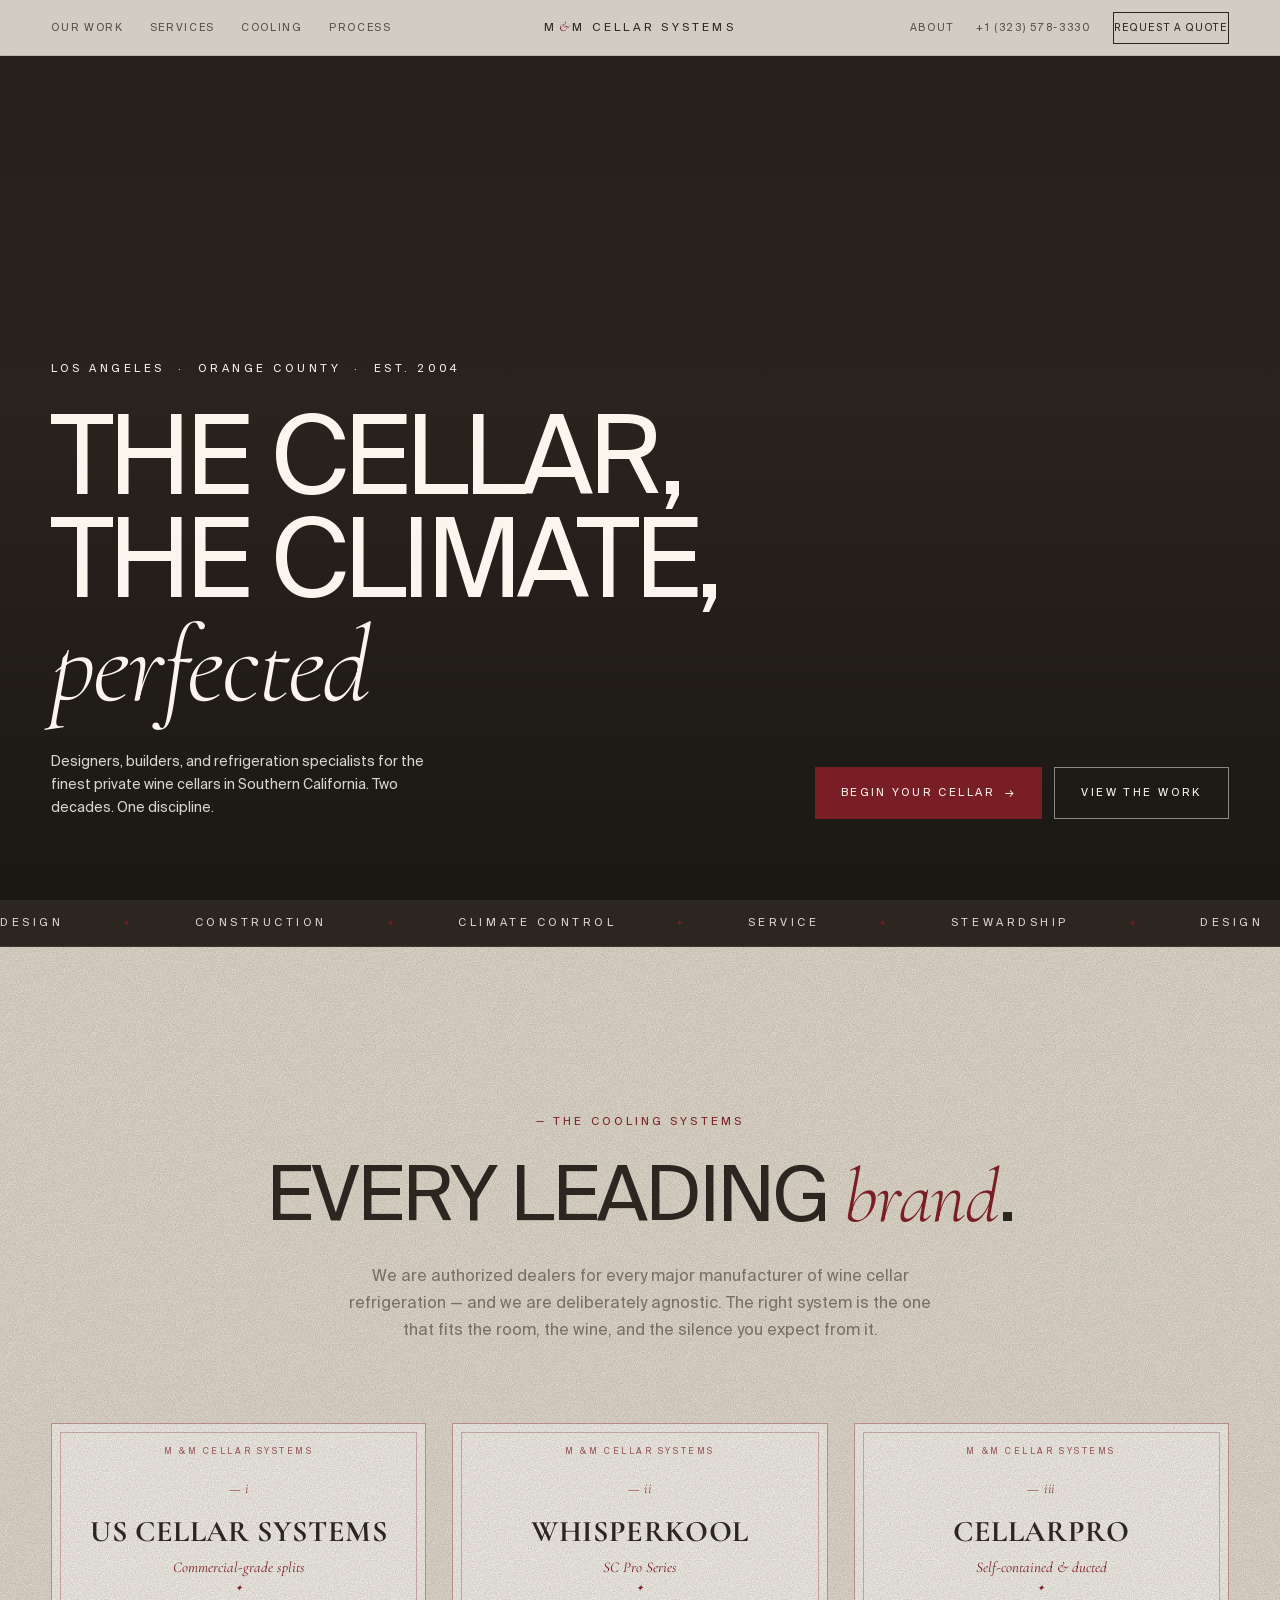
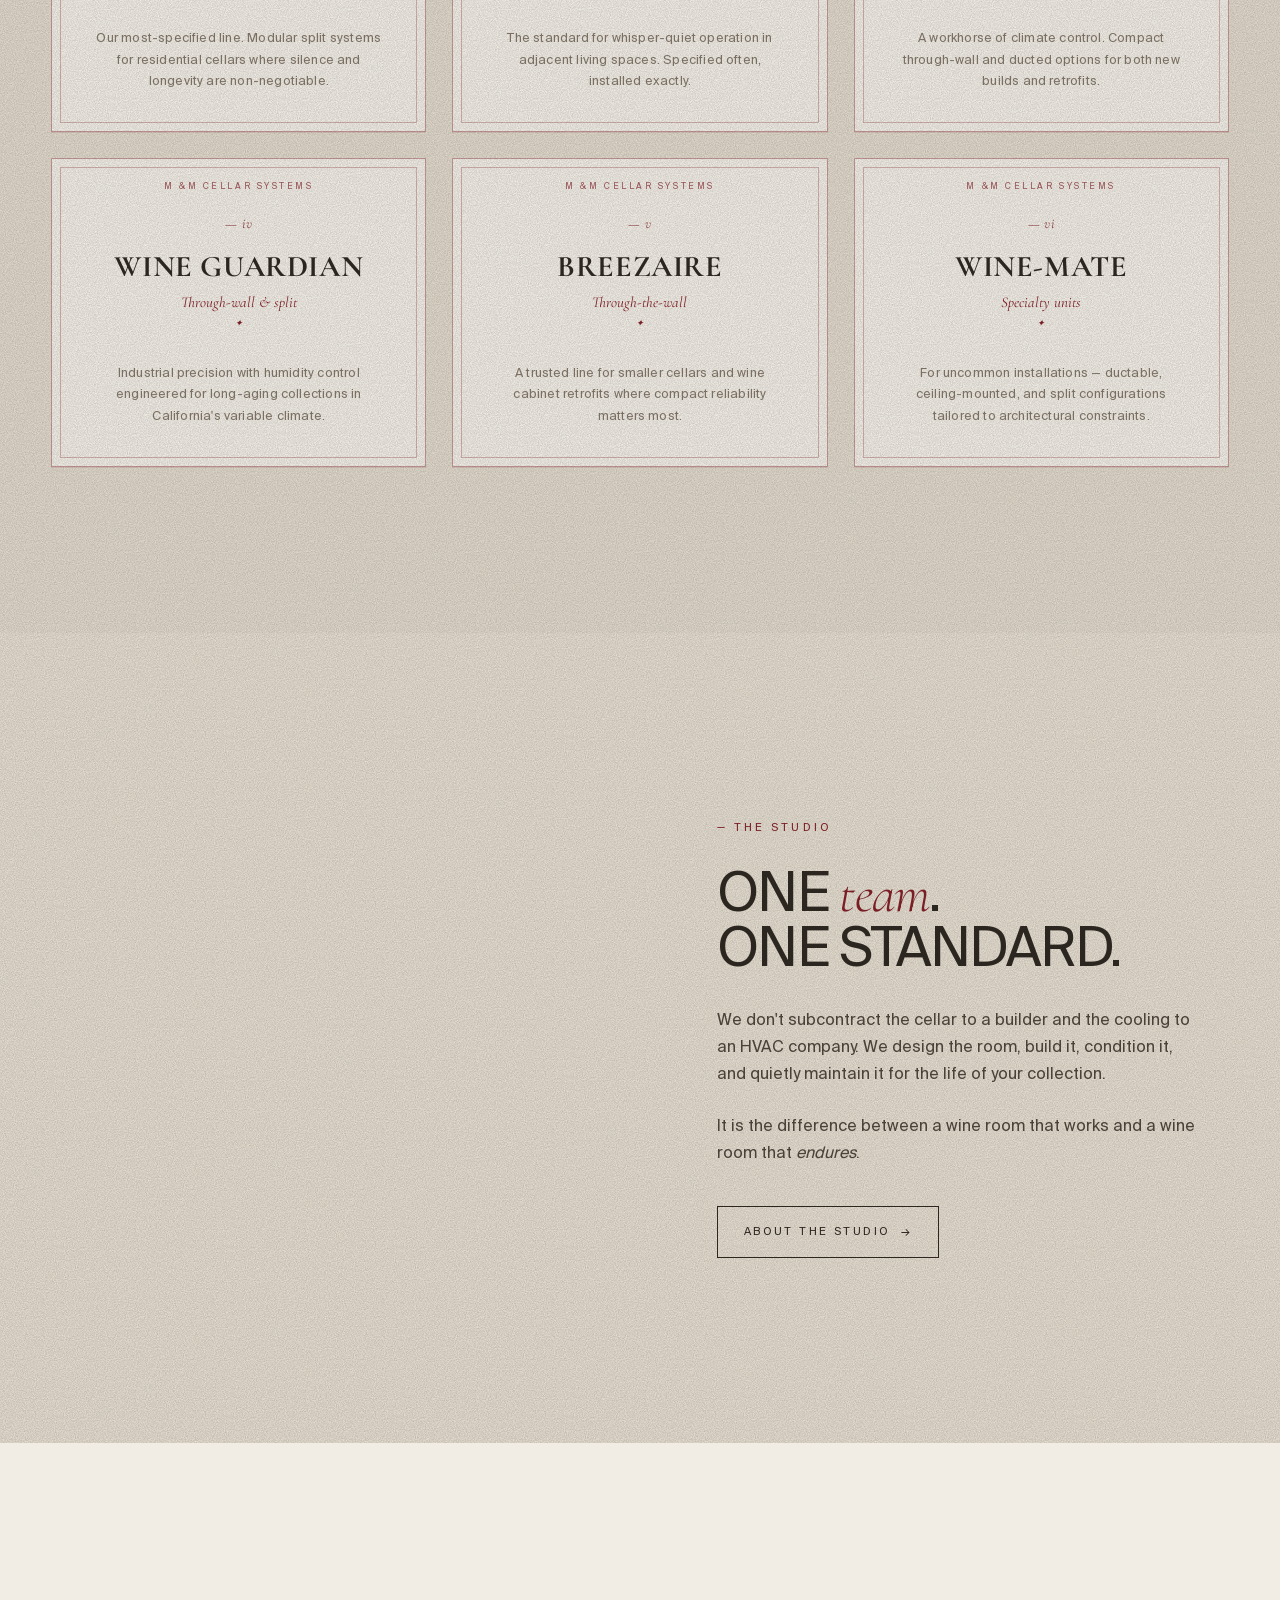
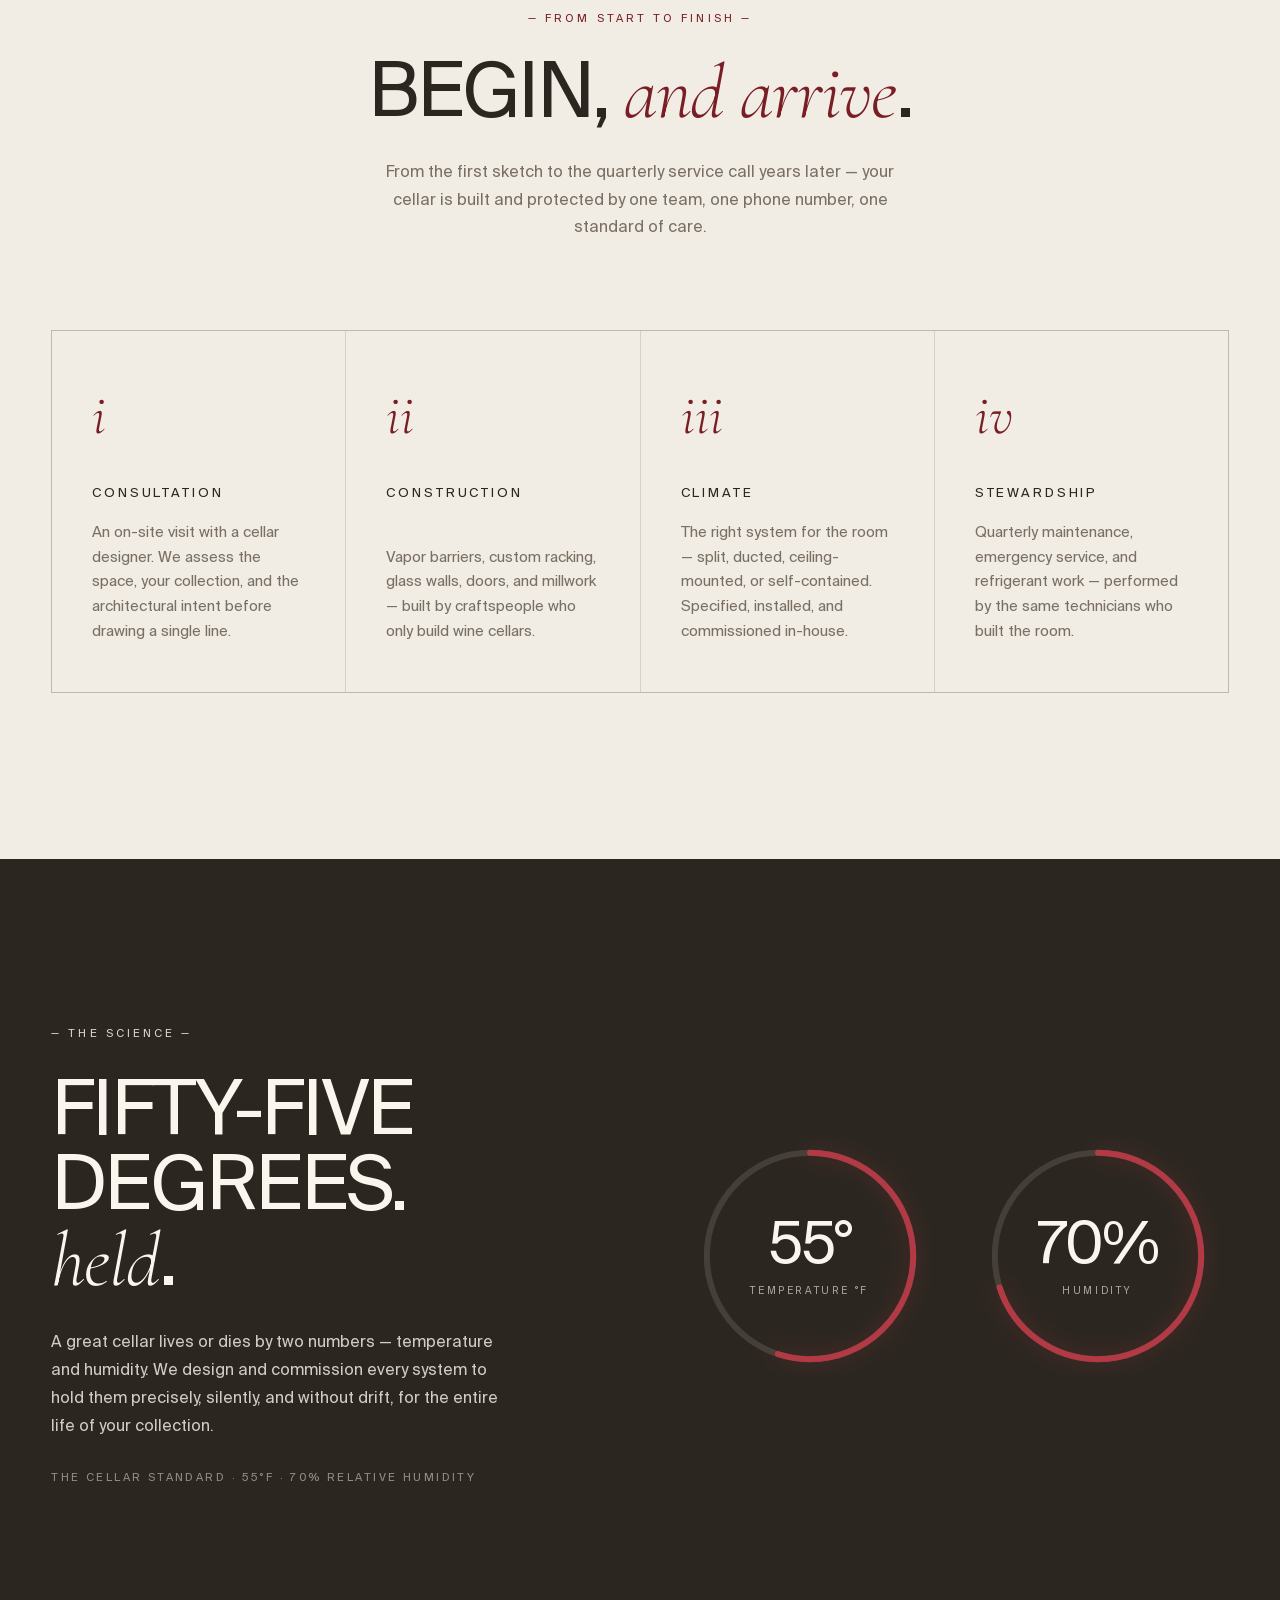
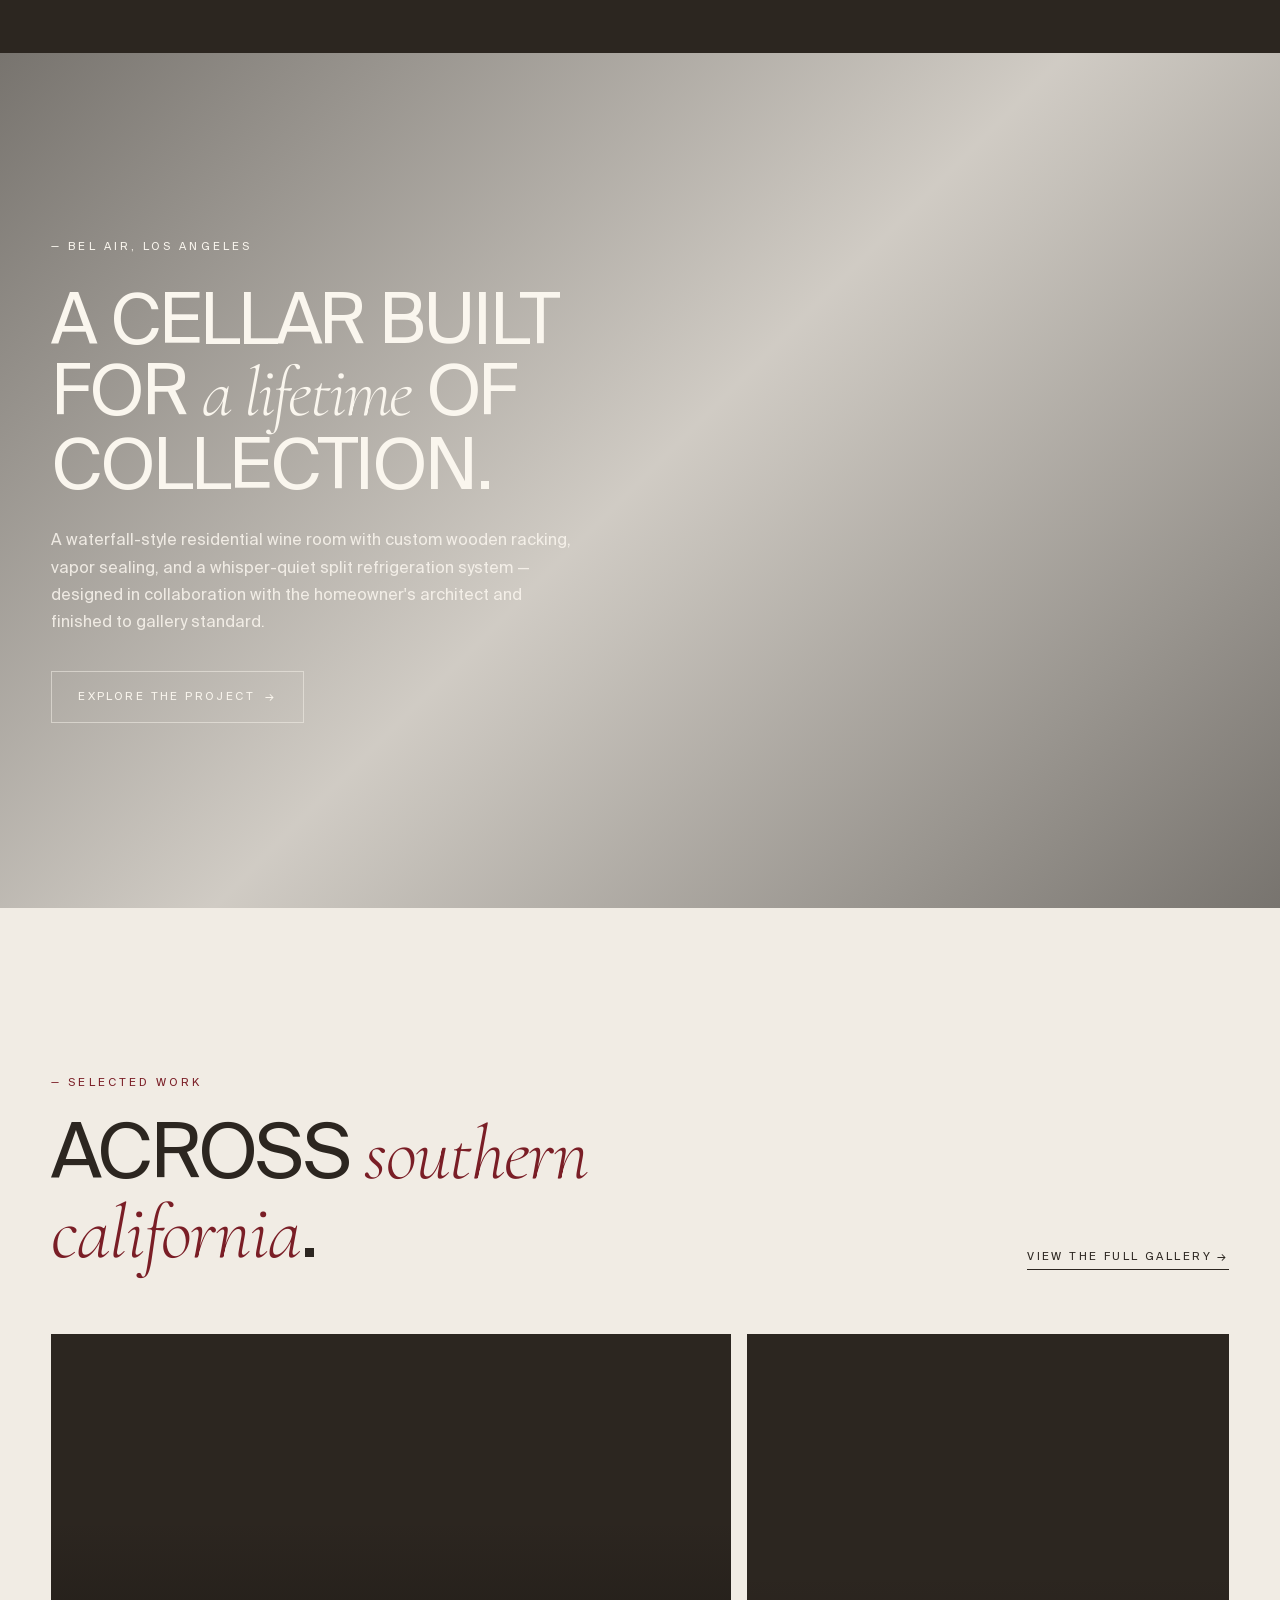
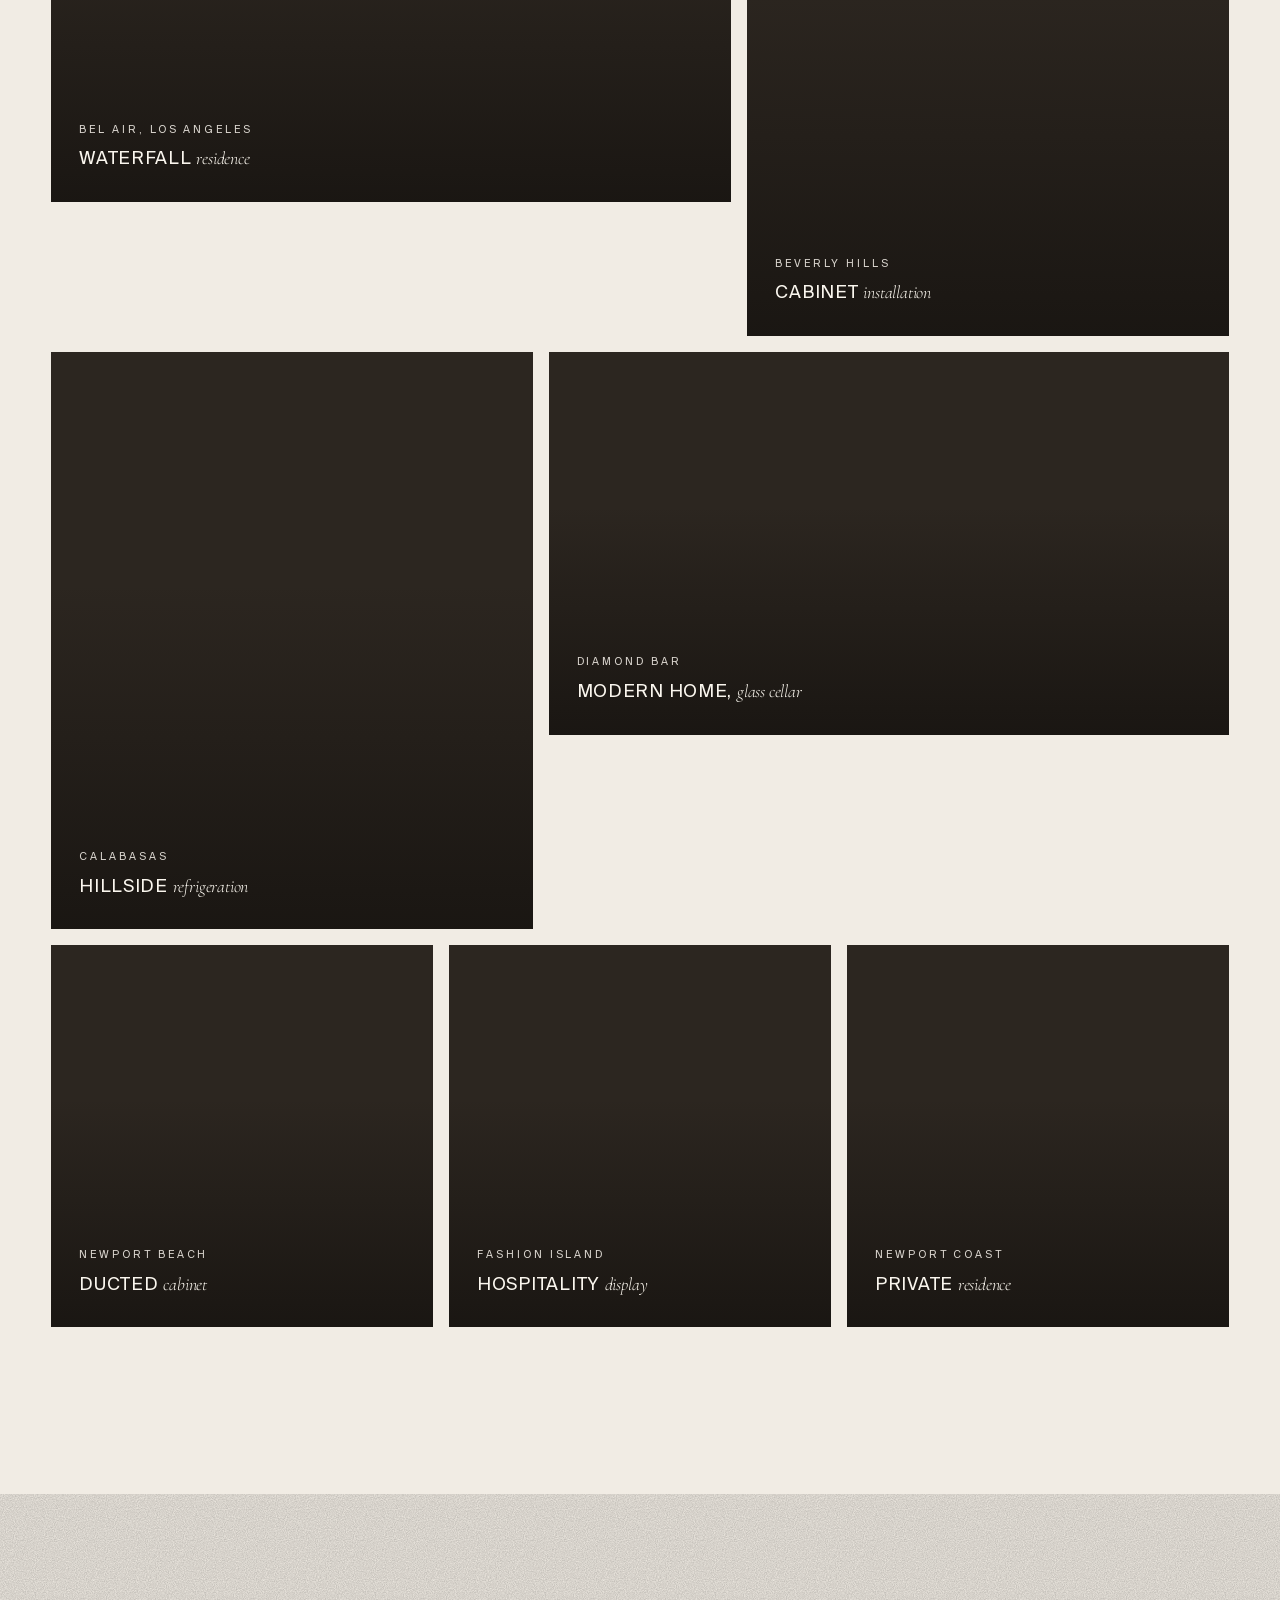
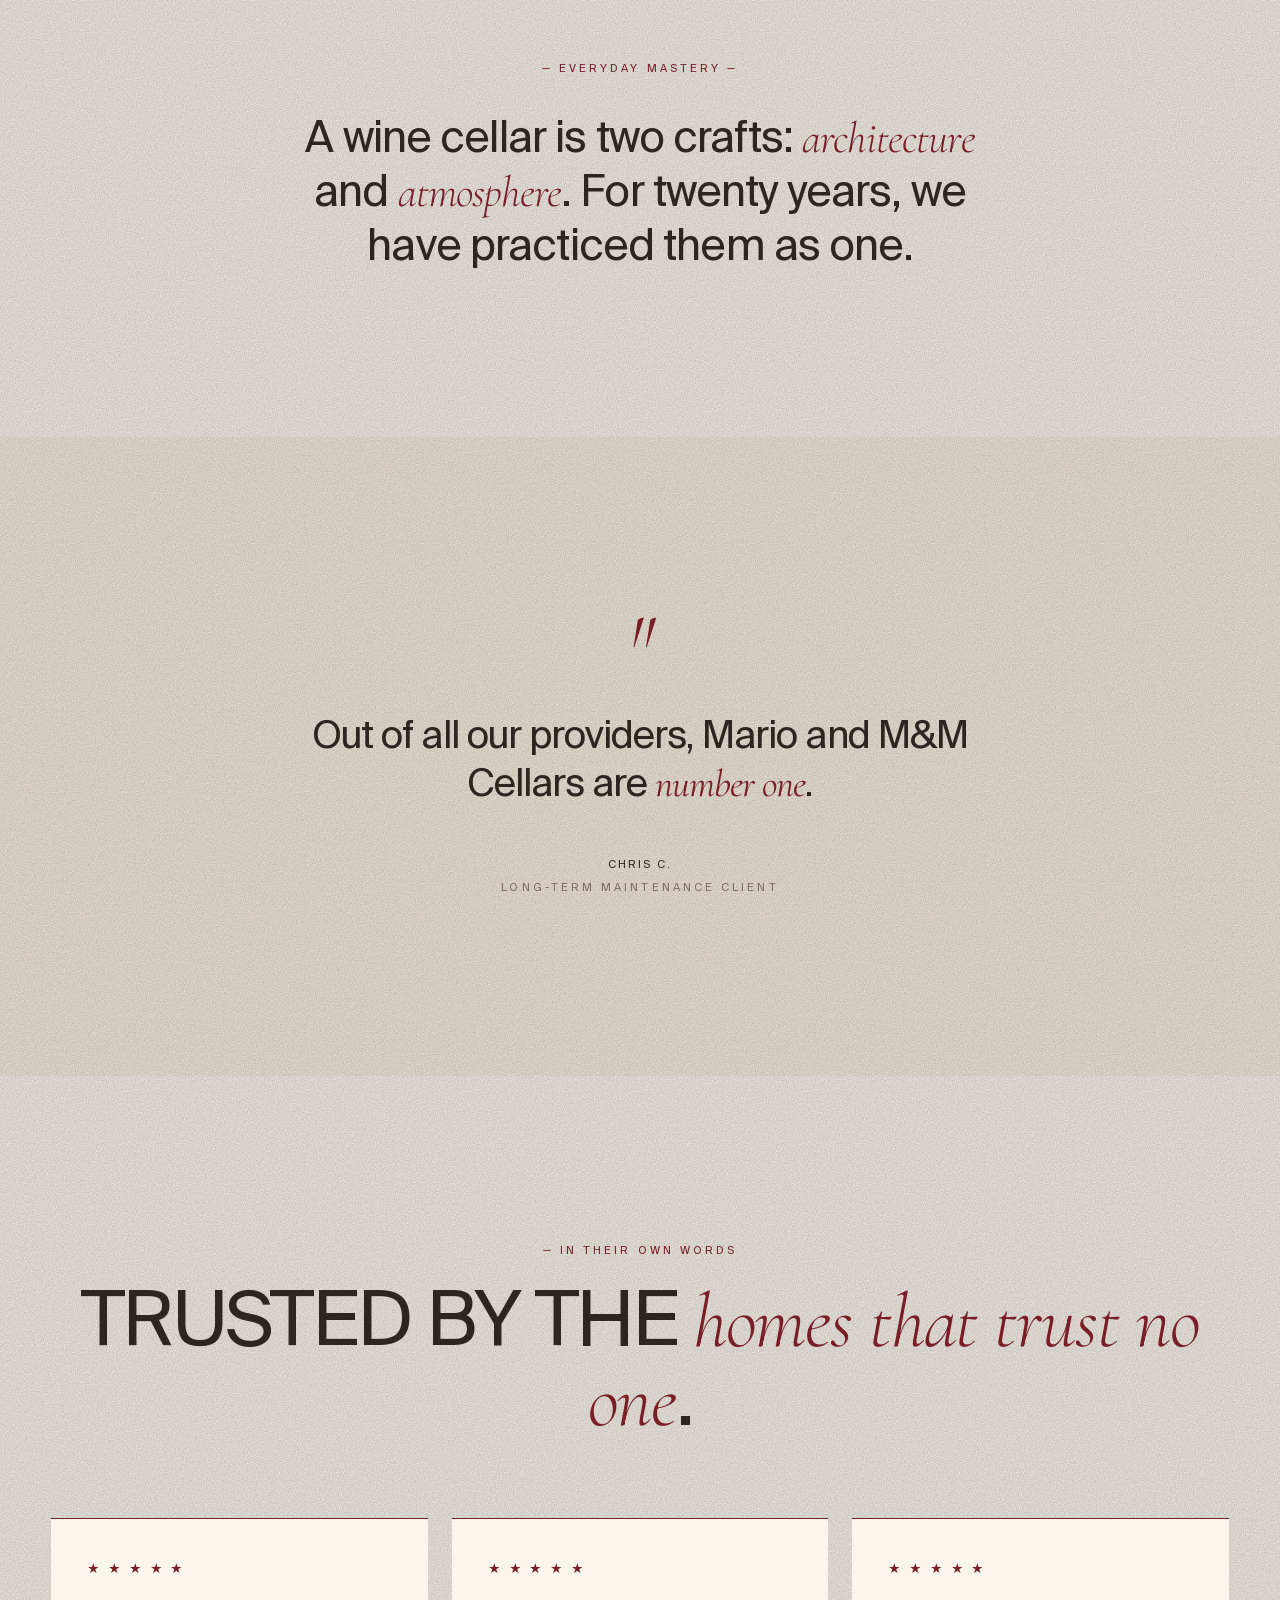
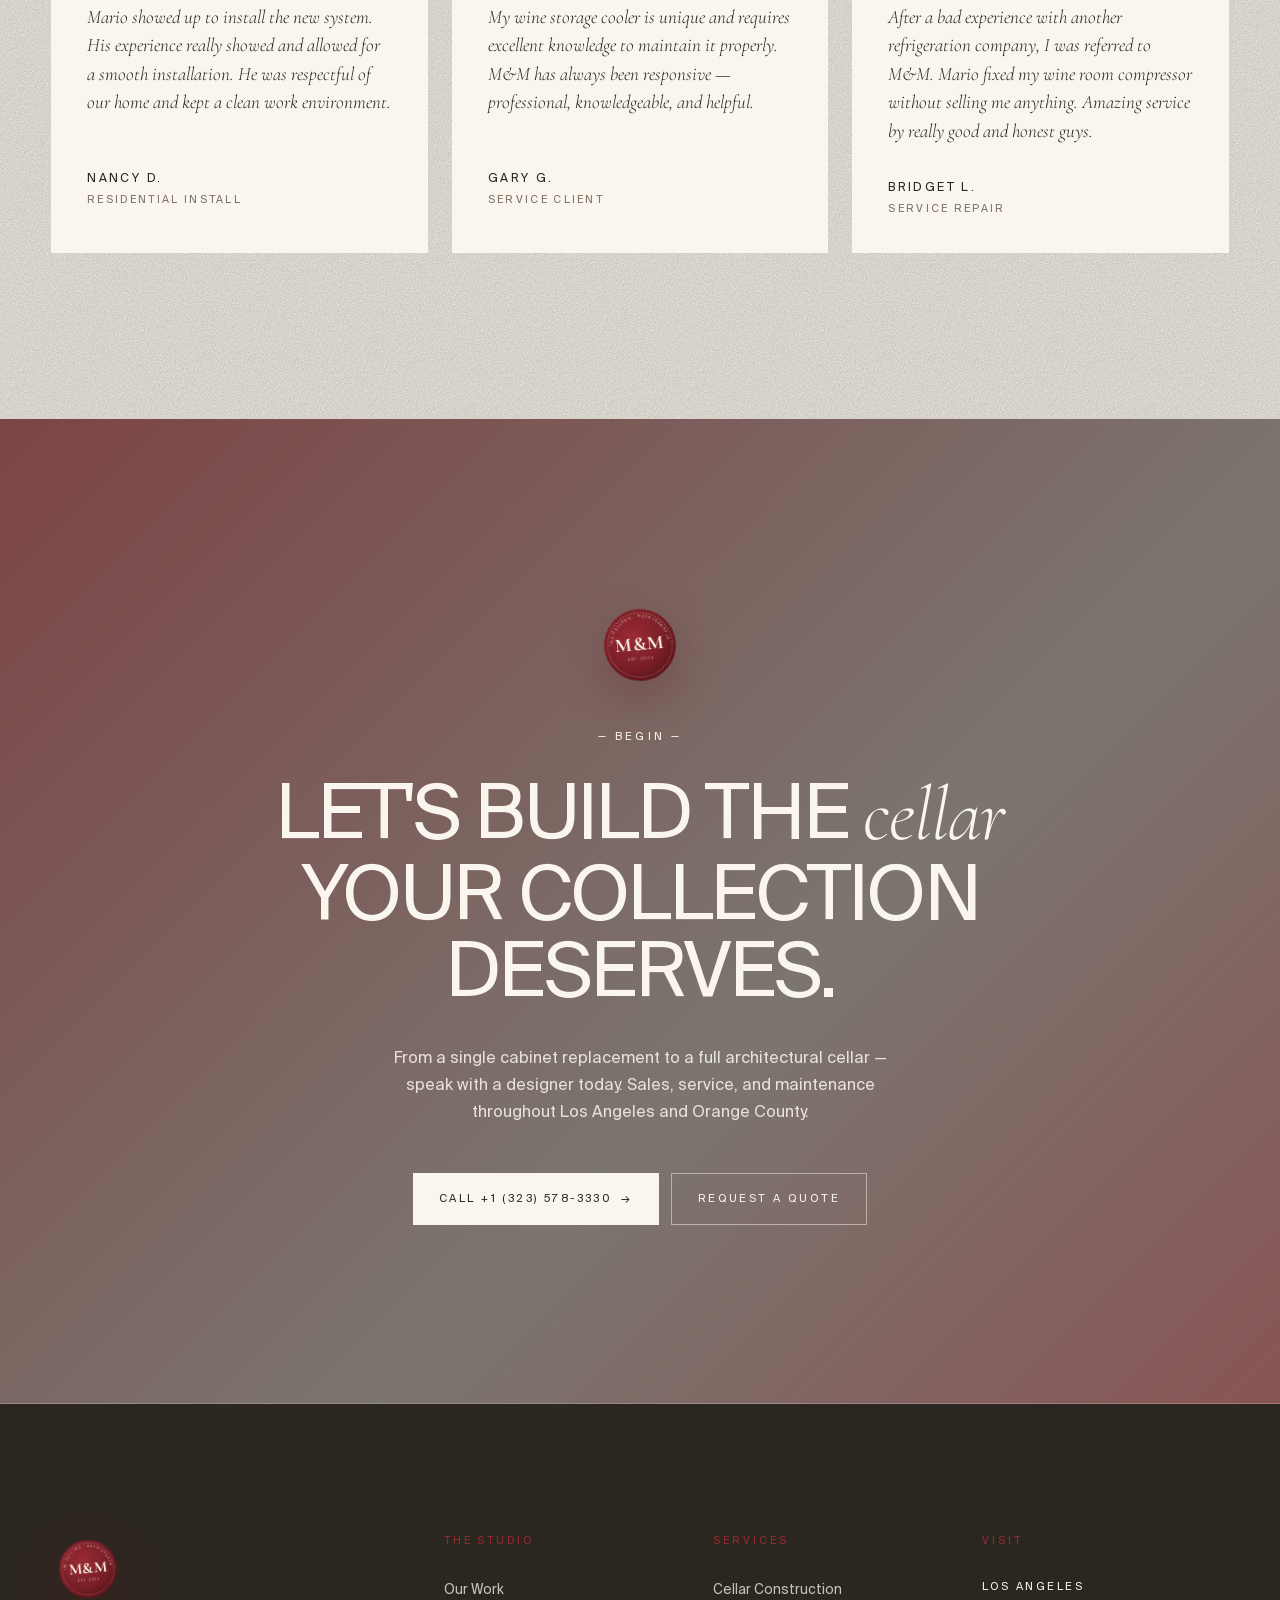
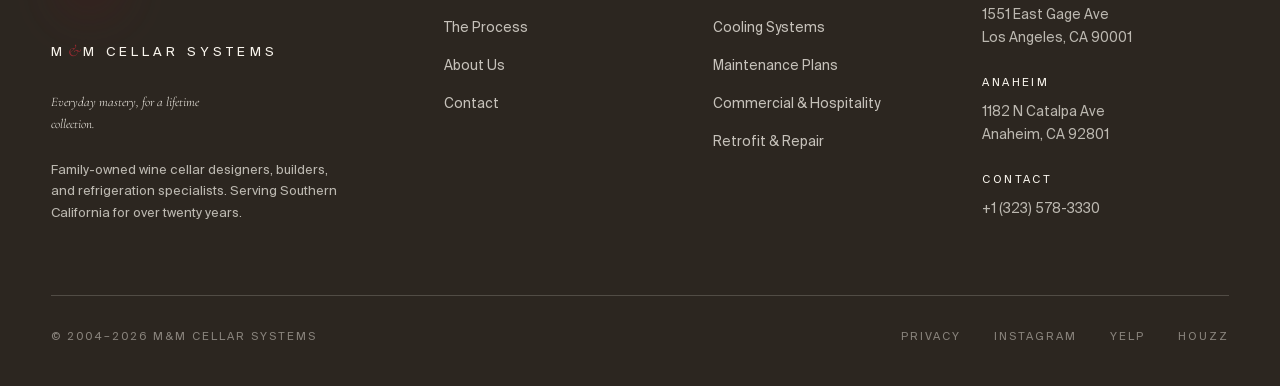
==== commit e3f06cbf: "Move WhisperKOOL to second position in cooling brand grid Co-Authored-By: Claude Opus 5.5 <noreply@a" ====
--- a/index.html
+++ b/index.html
@@ -99,24 +99,24 @@
         </div>
         <div class="brand reveal">
           <div class="brand__num">— ii</div>
+          <h3 class="brand__name">WhisperKOOL</h3>
+          <p class="brand__series">SC Pro Series</p>
+          <p class="brand__desc">The standard for whisper-quiet operation in adjacent living spaces. Specified often,
+            installed exactly.</p>
+        </div>
+        <div class="brand reveal">
+          <div class="brand__num">— iii</div>
           <h3 class="brand__name">CellarPro</h3>
           <p class="brand__series">Self-contained & ducted</p>
           <p class="brand__desc">A workhorse of climate control. Compact through-wall and ducted options for both new
             builds and retrofits.</p>
         </div>
         <div class="brand reveal">
-          <div class="brand__num">— iii</div>
+          <div class="brand__num">— iv</div>
           <h3 class="brand__name">Wine Guardian</h3>
           <p class="brand__series">Through-wall & split</p>
           <p class="brand__desc">Industrial precision with humidity control engineered for long-aging collections in
             California's variable climate.</p>
-        </div>
-        <div class="brand reveal">
-          <div class="brand__num">— iv</div>
-          <h3 class="brand__name">WhisperKOOL</h3>
-          <p class="brand__series">SC Pro Series</p>
-          <p class="brand__desc">The standard for whisper-quiet operation in adjacent living spaces. Specified often,
-            installed exactly.</p>
         </div>
         <div class="brand reveal">
           <div class="brand__num">— v</div>
